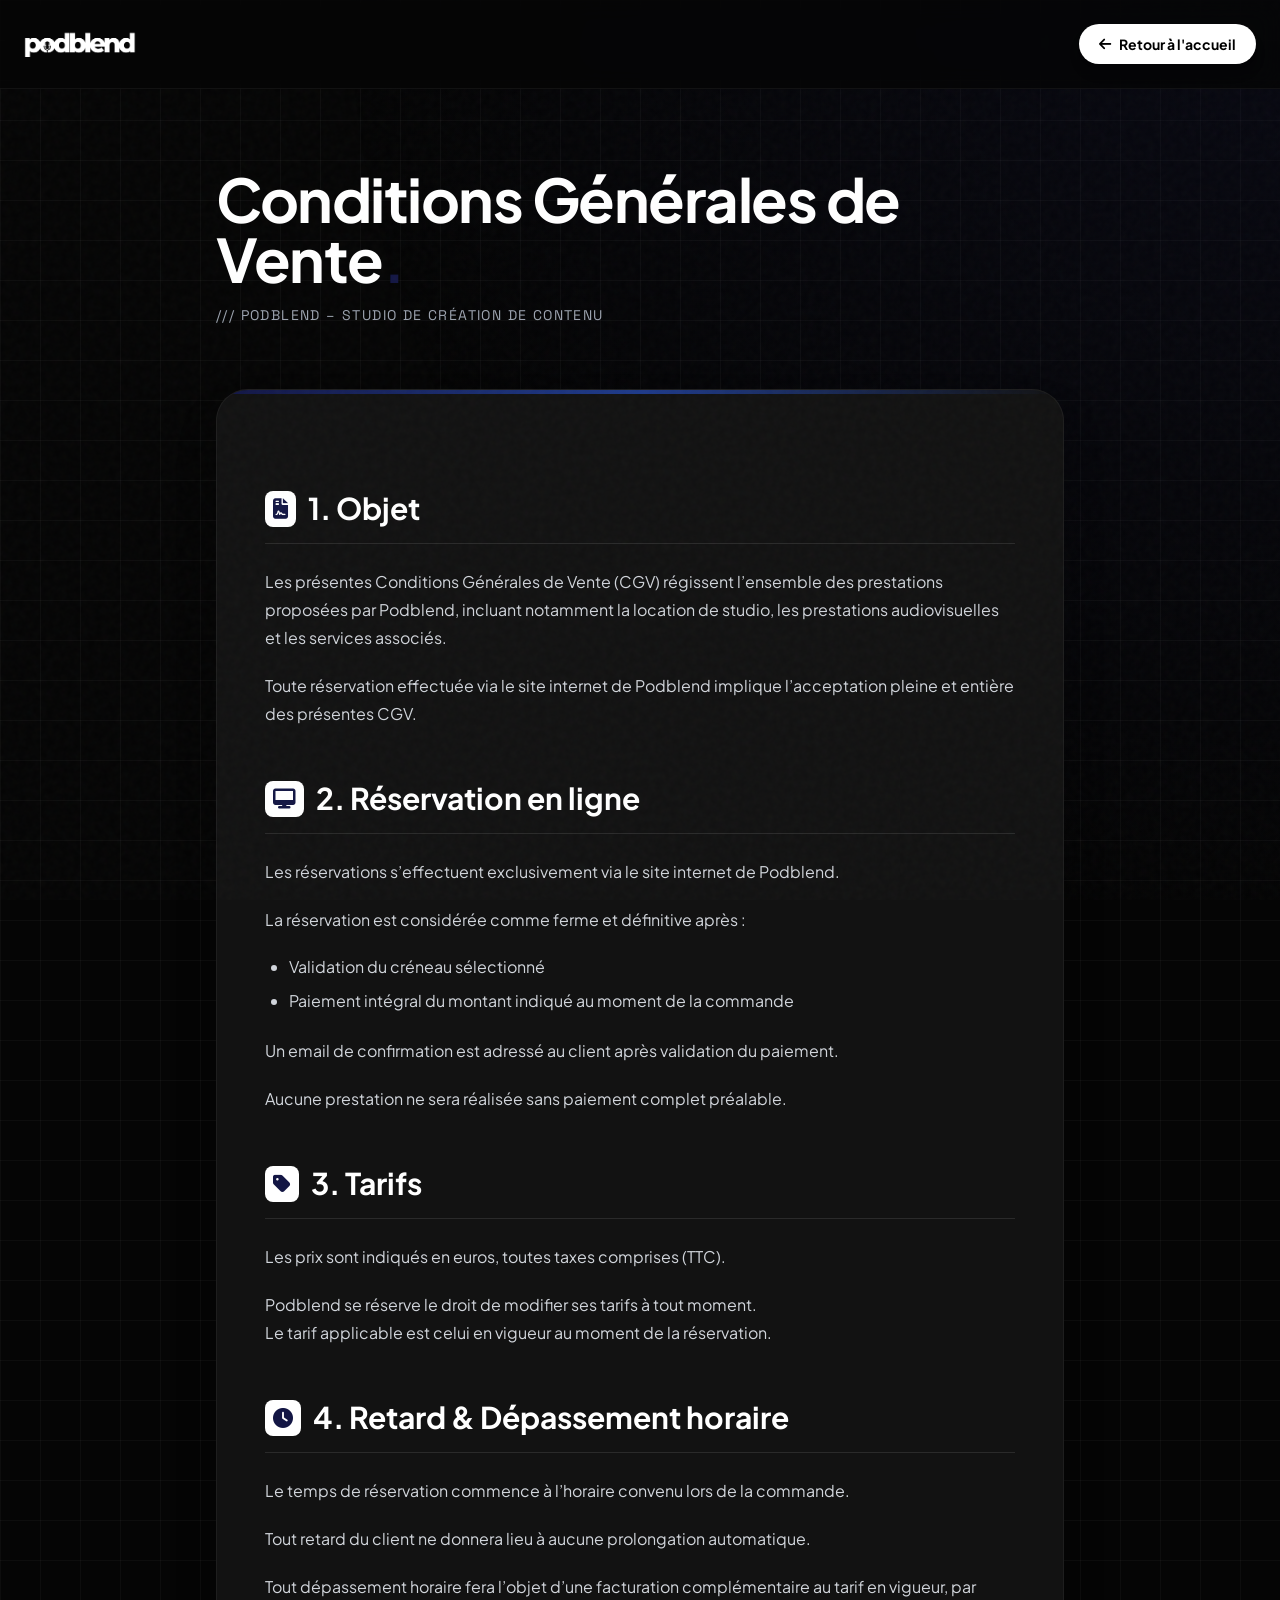
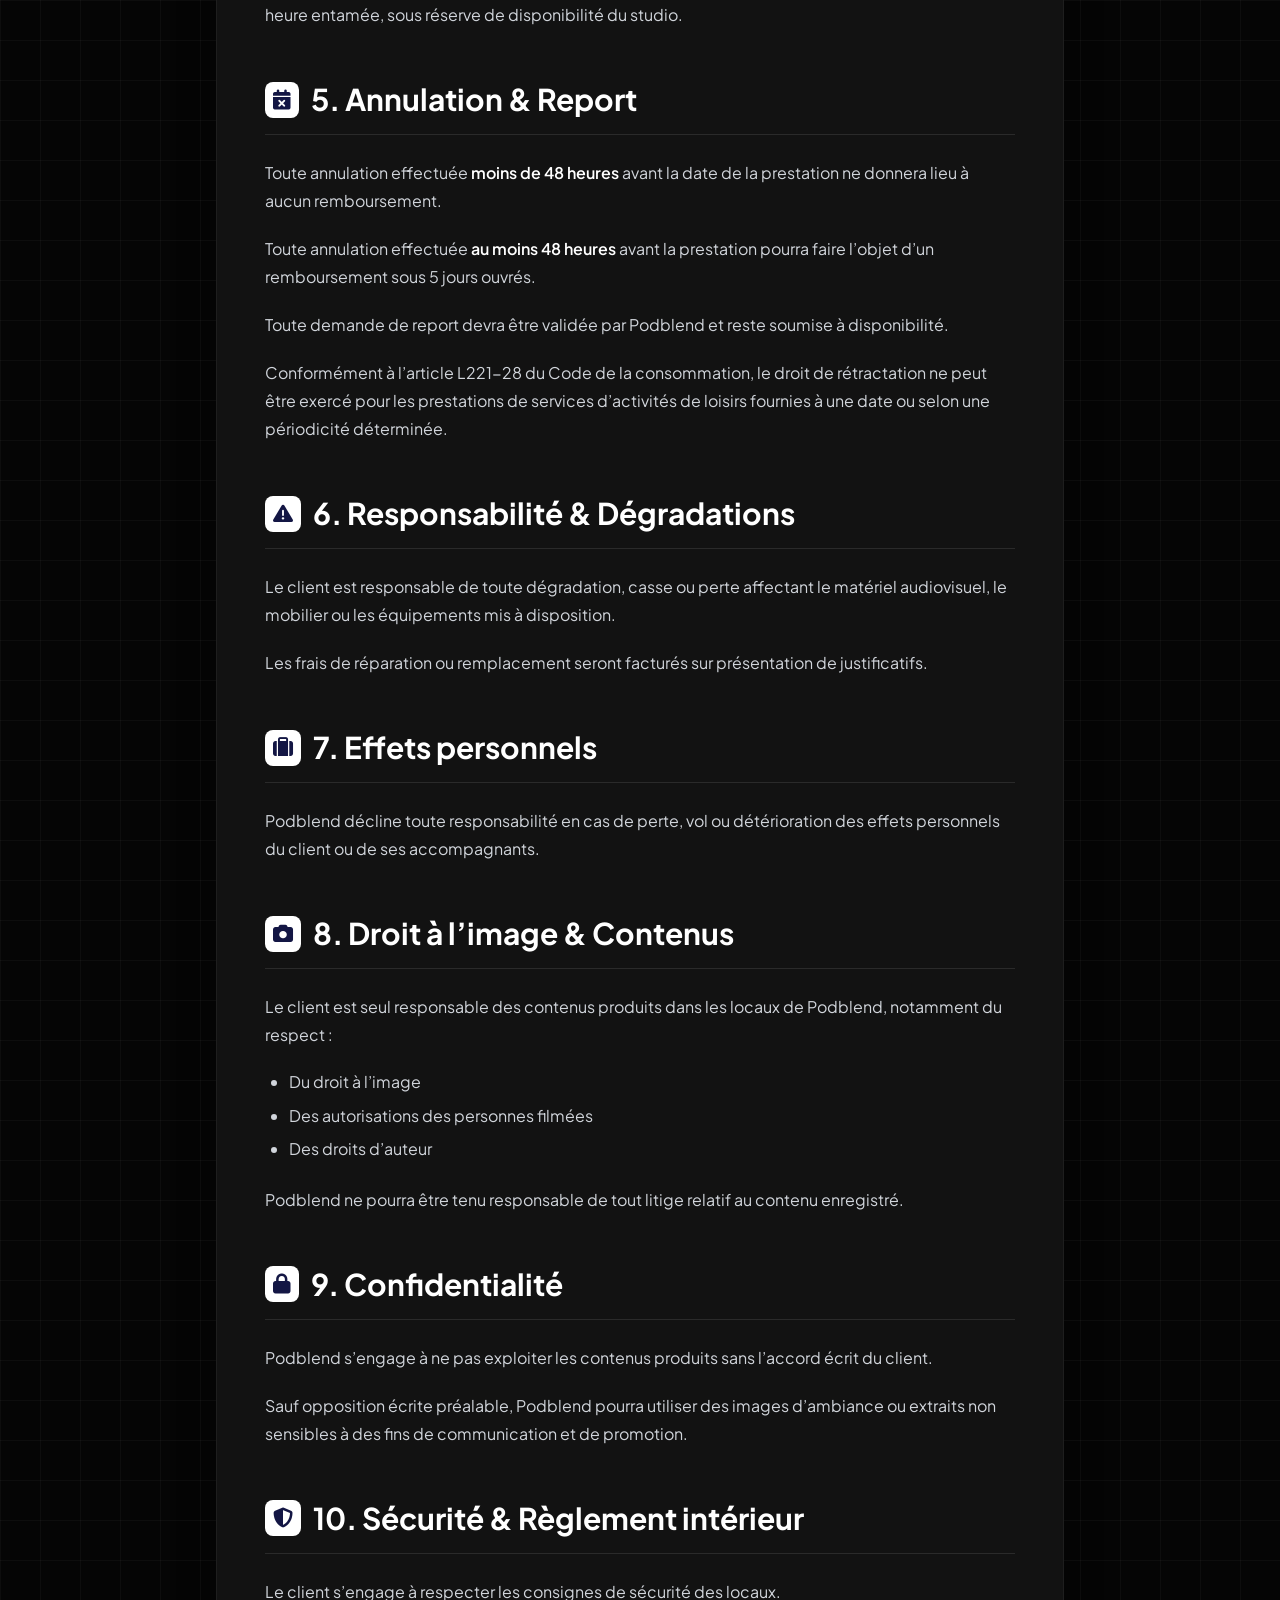
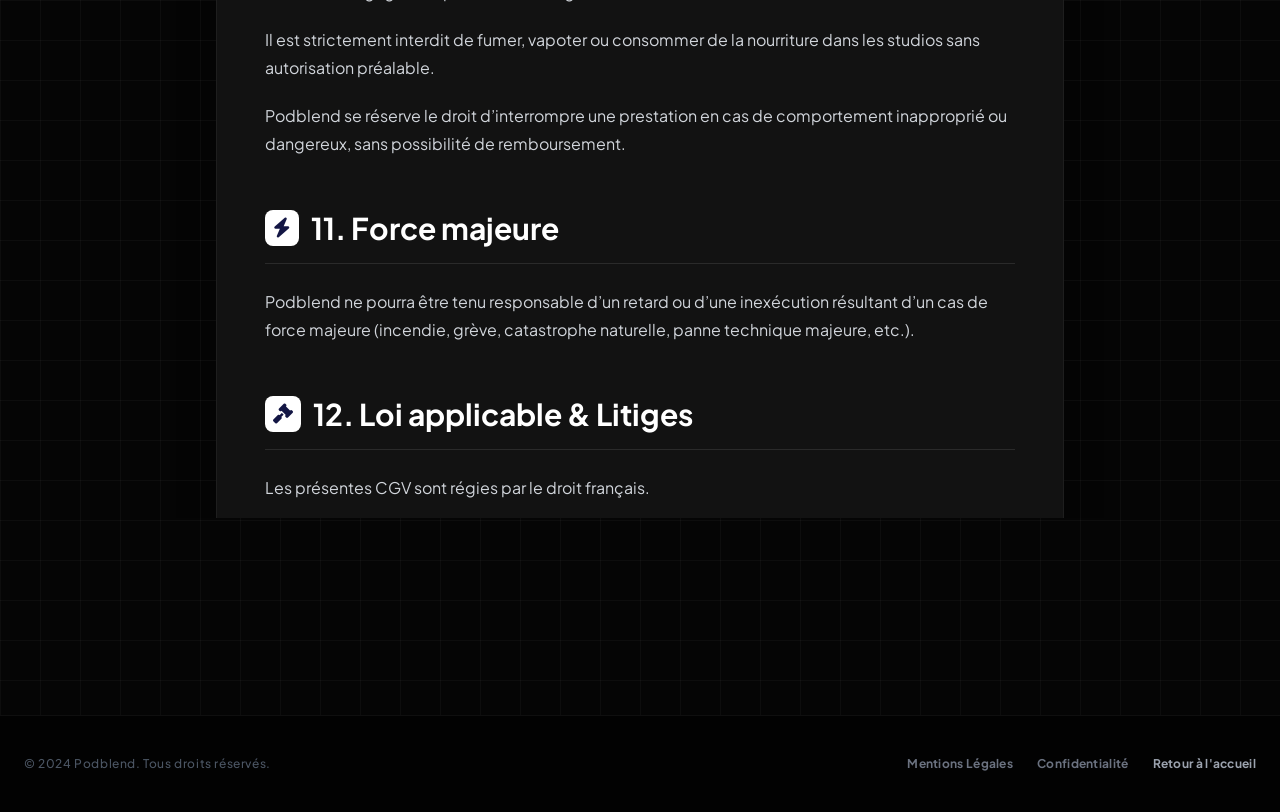
==== cgv.html @ e818a268 "Podblend v2 : hero façon Horizon Visual Agency + responsive mobile - Hero dark + vidéo retravaillé a" ====
<!DOCTYPE html>
<html lang="fr" class="scroll-smooth">
<head>
    <meta charset="UTF-8">
    <meta name="viewport" content="width=device-width, initial-scale=1.0">
    <title>CGV - Podblend</title>
    <link rel="stylesheet" href="output.css">
    <link href="https://cdnjs.cloudflare.com/ajax/libs/font-awesome/6.4.0/css/all.min.css" rel="stylesheet">
    <link href="https://fonts.googleapis.com/css2?family=Plus+Jakarta+Sans:wght@300;400;500;600;700;800&family=Space+Grotesk:wght@300;400;500;600;700&display=swap" rel="stylesheet">
    
    <script>
        tailwind.config = {
            theme: {
                extend: {
                    fontFamily: {
                        sans: ['Plus Jakarta Sans', 'sans-serif'],
                        mono: ['Space Grotesk', 'monospace'],
                    },
                    colors: {
                        brand: {
                            dark: '#050505',
                            card: '#121212',
                            deep: '#131644',
                            accent: '#3b82f6',
                        }
                    },
                    animation: {
                        'fade-in-up': 'fadeInUp 0.8s cubic-bezier(0.16, 1, 0.3, 1) forwards',
                    },
                    keyframes: {
                        fadeInUp: {
                            '0%': { opacity: '0', transform: 'translateY(20px)' },
                            '100%': { opacity: '1', transform: 'translateY(0)' },
                        }
                    }
                }
            }
        }
    </script>
    <style>
        body {
            background-color: #050505;
            color: white;
            overflow-x: hidden;
        }

        /* --- GLOBAL NOISE --- */
        .noise-overlay {
            position: fixed; top: 0; left: 0; width: 100%; height: 100%; pointer-events: none; z-index: 40; opacity: 0.03;
            background-image: url("data:image/svg+xml,%3Csvg viewBox='0 0 200 200' xmlns='http://www.w3.org/2000/svg'%3E%3Cfilter id='noiseFilter'%3E%3CfeTurbulence type='fractalNoise' baseFrequency='0.65' numOctaves='3' stitchTiles='stitch'/%3E%3C/filter%3E%3Crect width='100%25' height='100%25' filter='url(%23noiseFilter)'/%3E%3C/svg%3E");
        }

        /* --- BACKGROUNDS --- */
        .bg-grid-dark {
            background-size: 40px 40px;
            background-image: linear-gradient(to right, rgba(255, 255, 255, 0.03) 1px, transparent 1px),
                              linear-gradient(to bottom, rgba(255, 255, 255, 0.03) 1px, transparent 1px);
        }

        /* --- CONTENT TYPOGRAPHY --- */
        .legal-content h2 {
            font-size: 1.5rem;
            font-weight: 700;
            color: #ffffff;
            margin-top: 3rem;
            margin-bottom: 1.5rem;
            display: flex;
            align-items: center;
            gap: 0.75rem;
            border-bottom: 1px solid rgba(255, 255, 255, 0.1);
            padding-bottom: 0.75rem;
        }
        @media (min-width: 768px) {
            .legal-content h2 { font-size: 1.875rem; }
        }
        .legal-content h2 i {
            color: #131644;
            background: white;
            padding: 0.5rem;
            border-radius: 0.5rem;
            font-size: 1.25rem;
        }
        .legal-content p {
            color: #d1d5db;
            margin-bottom: 1.25rem;
            line-height: 1.75;
        }
        .legal-content ul {
            color: #d1d5db;
            margin-bottom: 1.5rem;
            padding-left: 1.5rem;
            list-style-type: disc;
        }
        .legal-content ul li {
            margin-bottom: 0.5rem;
            line-height: 1.6;
        }
        .legal-content strong {
            color: #ffffff;
            font-weight: 600;
        }
    </style>
</head>
<body class="antialiased selection:bg-[#131644] selection:text-white font-sans bg-grid-dark min-h-screen flex flex-col">

    <div class="noise-overlay"></div>
    <div class="fixed inset-0 bg-[radial-gradient(circle_at_top_right,rgba(19,22,68,0.2)_0%,transparent_60%)] pointer-events-none z-0"></div>

    <!-- NAV -->
    <nav class="w-full z-50 top-0 left-0 px-4 md:px-6 py-6 border-b border-white/5 bg-[#050505]/80 backdrop-blur-md sticky">
        <div class="flex justify-between items-center max-w-7xl mx-auto">
            <a href="index.html" class="block w-20 md:w-28 hover:opacity-80 transition cursor-pointer">
                <img src="votre-logo.webp" alt="Podblend" class="w-full h-auto">
            </a>
            
            <a href="index.html" class="bg-white text-black px-5 py-2.5 text-xs md:text-sm rounded-full font-bold hover:bg-[#131644] hover:text-white transition-all duration-300 shadow-lg hover:shadow-xl flex items-center gap-2 group">
                <i class="fa-solid fa-arrow-left group-hover:-translate-x-1 transition-transform"></i> Retour à l'accueil
            </a>
        </div>
    </nav>

    <!-- CONTENT -->
    <main class="relative z-10 flex-grow pt-12 pb-24 px-6 max-w-4xl mx-auto w-full">
        <div class="animate-fade-in-up">
            
            <div class="mb-12 md:mb-16 mt-8">
                <h1 class="text-4xl md:text-6xl font-bold tracking-tight mb-4">Conditions Générales de Vente<span class="text-[#131644]">.</span></h1>
                <p class="text-gray-400 font-mono text-sm tracking-widest uppercase">/// Podblend – Studio de création de contenu</p>
            </div>
            
            <!-- Article Container -->
            <article class="bg-[#121212] border border-white/5 rounded-[2rem] p-6 md:p-12 shadow-2xl relative overflow-hidden legal-content">
                <div class="absolute top-0 left-0 w-full h-1 bg-gradient-to-r from-[#131644] via-blue-900 to-transparent"></div>
                
                <h2><i class="fa-solid fa-file-contract"></i> 1. Objet</h2>
                <p>Les présentes Conditions Générales de Vente (CGV) régissent l’ensemble des prestations proposées par Podblend, incluant notamment la location de studio, les prestations audiovisuelles et les services associés.</p>
                <p>Toute réservation effectuée via le site internet de Podblend implique l’acceptation pleine et entière des présentes CGV.</p>

                <h2><i class="fa-solid fa-desktop"></i> 2. Réservation en ligne</h2>
                <p>Les réservations s’effectuent exclusivement via le site internet de Podblend.</p>
                <p>La réservation est considérée comme ferme et définitive après :</p>
                <ul>
                    <li>Validation du créneau sélectionné</li>
                    <li>Paiement intégral du montant indiqué au moment de la commande</li>
                </ul>
                <p>Un email de confirmation est adressé au client après validation du paiement.</p>
                <p>Aucune prestation ne sera réalisée sans paiement complet préalable.</p>

                <h2><i class="fa-solid fa-tag"></i> 3. Tarifs</h2>
                <p>Les prix sont indiqués en euros, toutes taxes comprises (TTC).</p>
                <p>Podblend se réserve le droit de modifier ses tarifs à tout moment.<br>
                Le tarif applicable est celui en vigueur au moment de la réservation.</p>

                <h2><i class="fa-solid fa-clock"></i> 4. Retard & Dépassement horaire</h2>
                <p>Le temps de réservation commence à l’horaire convenu lors de la commande.</p>
                <p>Tout retard du client ne donnera lieu à aucune prolongation automatique.</p>
                <p>Tout dépassement horaire fera l’objet d’une facturation complémentaire au tarif en vigueur, par heure entamée, sous réserve de disponibilité du studio.</p>

                <h2><i class="fa-solid fa-calendar-xmark"></i> 5. Annulation & Report</h2>
                <p>Toute annulation effectuée <strong>moins de 48 heures</strong> avant la date de la prestation ne donnera lieu à aucun remboursement.</p>
                <p>Toute annulation effectuée <strong>au moins 48 heures</strong> avant la prestation pourra faire l’objet d’un remboursement sous 5 jours ouvrés.</p>
                <p>Toute demande de report devra être validée par Podblend et reste soumise à disponibilité.</p>
                <p>Conformément à l’article L221-28 du Code de la consommation, le droit de rétractation ne peut être exercé pour les prestations de services d’activités de loisirs fournies à une date ou selon une périodicité déterminée.</p>

                <h2><i class="fa-solid fa-triangle-exclamation"></i> 6. Responsabilité & Dégradations</h2>
                <p>Le client est responsable de toute dégradation, casse ou perte affectant le matériel audiovisuel, le mobilier ou les équipements mis à disposition.</p>
                <p>Les frais de réparation ou remplacement seront facturés sur présentation de justificatifs.</p>

                <h2><i class="fa-solid fa-suitcase"></i> 7. Effets personnels</h2>
                <p>Podblend décline toute responsabilité en cas de perte, vol ou détérioration des effets personnels du client ou de ses accompagnants.</p>

                <h2><i class="fa-solid fa-camera"></i> 8. Droit à l’image & Contenus</h2>
                <p>Le client est seul responsable des contenus produits dans les locaux de Podblend, notamment du respect :</p>
                <ul>
                    <li>Du droit à l’image</li>
                    <li>Des autorisations des personnes filmées</li>
                    <li>Des droits d’auteur</li>
                </ul>
                <p>Podblend ne pourra être tenu responsable de tout litige relatif au contenu enregistré.</p>

                <h2><i class="fa-solid fa-lock"></i> 9. Confidentialité</h2>
                <p>Podblend s’engage à ne pas exploiter les contenus produits sans l’accord écrit du client.</p>
                <p>Sauf opposition écrite préalable, Podblend pourra utiliser des images d’ambiance ou extraits non sensibles à des fins de communication et de promotion.</p>

                <h2><i class="fa-solid fa-shield-halved"></i> 10. Sécurité & Règlement intérieur</h2>
                <p>Le client s’engage à respecter les consignes de sécurité des locaux.</p>
                <p>Il est strictement interdit de fumer, vapoter ou consommer de la nourriture dans les studios sans autorisation préalable.</p>
                <p>Podblend se réserve le droit d’interrompre une prestation en cas de comportement inapproprié ou dangereux, sans possibilité de remboursement.</p>

                <h2><i class="fa-solid fa-bolt"></i> 11. Force majeure</h2>
                <p>Podblend ne pourra être tenu responsable d’un retard ou d’une inexécution résultant d’un cas de force majeure (incendie, grève, catastrophe naturelle, panne technique majeure, etc.).</p>

                <h2><i class="fa-solid fa-gavel"></i> 12. Loi applicable & Litiges</h2>
                <p>Les présentes CGV sont régies par le droit français.</p>
                <p>Tout litige sera soumis aux juridictions compétentes du ressort du siège social de Podblend.</p>

            </article>
        </div>
    </main>

    <!-- FOOTER MINIMAL -->
    <footer class="relative z-10 py-10 border-t border-white/5 bg-[#020202]">
        <div class="max-w-7xl mx-auto px-6 text-center flex flex-col md:flex-row justify-between items-center gap-4">
            <div class="text-gray-600 text-xs tracking-wider font-medium">© 2024 Podblend. Tous droits réservés.</div>
            <div class="flex gap-6">
                <a href="legal.html" class="text-xs text-gray-500 hover:text-white transition-colors duration-300 font-bold tracking-wide">Mentions Légales</a>
                <a href="politique-confidentialite.html" class="text-xs text-gray-500 hover:text-white transition-colors duration-300 font-bold tracking-wide">Confidentialité</a>
                <a href="index.html" class="text-xs text-gray-400 hover:text-white transition-colors duration-300 font-bold tracking-wide">Retour à l'accueil</a>
            </div>
        </div>
    </footer>

</body>
</html>
---- output.css ----
*,:after,:before{--tw-border-spacing-x:0;--tw-border-spacing-y:0;--tw-translate-x:0;--tw-translate-y:0;--tw-rotate:0;--tw-skew-x:0;--tw-skew-y:0;--tw-scale-x:1;--tw-scale-y:1;--tw-pan-x: ;--tw-pan-y: ;--tw-pinch-zoom: ;--tw-scroll-snap-strictness:proximity;--tw-gradient-from-position: ;--tw-gradient-via-position: ;--tw-gradient-to-position: ;--tw-ordinal: ;--tw-slashed-zero: ;--tw-numeric-figure: ;--tw-numeric-spacing: ;--tw-numeric-fraction: ;--tw-ring-inset: ;--tw-ring-offset-width:0px;--tw-ring-offset-color:#fff;--tw-ring-color:rgba(59,130,246,.5);--tw-ring-offset-shadow:0 0 #0000;--tw-ring-shadow:0 0 #0000;--tw-shadow:0 0 #0000;--tw-shadow-colored:0 0 #0000;--tw-blur: ;--tw-brightness: ;--tw-contrast: ;--tw-grayscale: ;--tw-hue-rotate: ;--tw-invert: ;--tw-saturate: ;--tw-sepia: ;--tw-drop-shadow: ;--tw-backdrop-blur: ;--tw-backdrop-brightness: ;--tw-backdrop-contrast: ;--tw-backdrop-grayscale: ;--tw-backdrop-hue-rotate: ;--tw-backdrop-invert: ;--tw-backdrop-opacity: ;--tw-backdrop-saturate: ;--tw-backdrop-sepia: ;--tw-contain-size: ;--tw-contain-layout: ;--tw-contain-paint: ;--tw-contain-style: }::backdrop{--tw-border-spacing-x:0;--tw-border-spacing-y:0;--tw-translate-x:0;--tw-translate-y:0;--tw-rotate:0;--tw-skew-x:0;--tw-skew-y:0;--tw-scale-x:1;--tw-scale-y:1;--tw-pan-x: ;--tw-pan-y: ;--tw-pinch-zoom: ;--tw-scroll-snap-strictness:proximity;--tw-gradient-from-position: ;--tw-gradient-via-position: ;--tw-gradient-to-position: ;--tw-ordinal: ;--tw-slashed-zero: ;--tw-numeric-figure: ;--tw-numeric-spacing: ;--tw-numeric-fraction: ;--tw-ring-inset: ;--tw-ring-offset-width:0px;--tw-ring-offset-color:#fff;--tw-ring-color:rgba(59,130,246,.5);--tw-ring-offset-shadow:0 0 #0000;--tw-ring-shadow:0 0 #0000;--tw-shadow:0 0 #0000;--tw-shadow-colored:0 0 #0000;--tw-blur: ;--tw-brightness: ;--tw-contrast: ;--tw-grayscale: ;--tw-hue-rotate: ;--tw-invert: ;--tw-saturate: ;--tw-sepia: ;--tw-drop-shadow: ;--tw-backdrop-blur: ;--tw-backdrop-brightness: ;--tw-backdrop-contrast: ;--tw-backdrop-grayscale: ;--tw-backdrop-hue-rotate: ;--tw-backdrop-invert: ;--tw-backdrop-opacity: ;--tw-backdrop-saturate: ;--tw-backdrop-sepia: ;--tw-contain-size: ;--tw-contain-layout: ;--tw-contain-paint: ;--tw-contain-style: }/*! tailwindcss v3.4.19 | MIT License | https://tailwindcss.com*/*,:after,:before{box-sizing:border-box;border:0 solid #e5e7eb}:after,:before{--tw-content:""}:host,html{line-height:1.5;-webkit-text-size-adjust:100%;-moz-tab-size:4;-o-tab-size:4;tab-size:4;font-family:Plus Jakarta Sans,sans-serif;font-feature-settings:normal;font-variation-settings:normal;-webkit-tap-highlight-color:transparent}body{margin:0;line-height:inherit}hr{height:0;color:inherit;border-top-width:1px}abbr:where([title]){-webkit-text-decoration:underline dotted;text-decoration:underline dotted}h1,h2,h3,h4,h5,h6{font-size:inherit;font-weight:inherit}a{color:inherit;text-decoration:inherit}b,strong{font-weight:bolder}code,kbd,pre,samp{font-family:Space Grotesk,monospace;font-feature-settings:normal;font-variation-settings:normal;font-size:1em}small{font-size:80%}sub,sup{font-size:75%;line-height:0;position:relative;vertical-align:baseline}sub{bottom:-.25em}sup{top:-.5em}table{text-indent:0;border-color:inherit;border-collapse:collapse}button,input,optgroup,select,textarea{font-family:inherit;font-feature-settings:inherit;font-variation-settings:inherit;font-size:100%;font-weight:inherit;line-height:inherit;letter-spacing:inherit;color:inherit;margin:0;padding:0}button,select{text-transform:none}button,input:where([type=button]),input:where([type=reset]),input:where([type=submit]){-webkit-appearance:button;background-color:transparent;background-image:none}:-moz-focusring{outline:auto}:-moz-ui-invalid{box-shadow:none}progress{vertical-align:baseline}::-webkit-inner-spin-button,::-webkit-outer-spin-button{height:auto}[type=search]{-webkit-appearance:textfield;outline-offset:-2px}::-webkit-search-decoration{-webkit-appearance:none}::-webkit-file-upload-button{-webkit-appearance:button;font:inherit}summary{display:list-item}blockquote,dd,dl,figure,h1,h2,h3,h4,h5,h6,hr,p,pre{margin:0}fieldset{margin:0}fieldset,legend{padding:0}menu,ol,ul{list-style:none;margin:0;padding:0}dialog{padding:0}textarea{resize:vertical}input::-moz-placeholder,textarea::-moz-placeholder{opacity:1;color:#9ca3af}input::placeholder,textarea::placeholder{opacity:1;color:#9ca3af}[role=button],button{cursor:pointer}:disabled{cursor:default}audio,canvas,embed,iframe,img,object,svg,video{display:block;vertical-align:middle}img,video{max-width:100%;height:auto}[hidden]:where(:not([hidden=until-found])){display:none}.container{width:100%}@media (min-width:640px){.container{max-width:640px}}@media (min-width:768px){.container{max-width:768px}}@media (min-width:1024px){.container{max-width:1024px}}@media (min-width:1280px){.container{max-width:1280px}}@media (min-width:1536px){.container{max-width:1536px}}.pointer-events-none{pointer-events:none}.fixed{position:fixed}.absolute{position:absolute}.relative{position:relative}.sticky{position:sticky}.inset-0{inset:0}.bottom-0{bottom:0}.bottom-6{bottom:1.5rem}.bottom-8{bottom:2rem}.left-0{left:0}.left-1\/2{left:50%}.left-8{left:2rem}.right-6{right:1.5rem}.top-0{top:0}.top-1\/2{top:50%}.top-6{top:1.5rem}.z-0{z-index:0}.z-10{z-index:10}.z-20{z-index:20}.z-50{z-index:50}.mx-auto{margin-left:auto;margin-right:auto}.my-8{margin-top:2rem;margin-bottom:2rem}.mb-0\.5{margin-bottom:.125rem}.mb-1{margin-bottom:.25rem}.mb-10{margin-bottom:2.5rem}.mb-12{margin-bottom:3rem}.mb-16{margin-bottom:4rem}.mb-2{margin-bottom:.5rem}.mb-20{margin-bottom:5rem}.mb-3{margin-bottom:.75rem}.mb-4{margin-bottom:1rem}.mb-6{margin-bottom:1.5rem}.mb-8{margin-bottom:2rem}.mt-10{margin-top:2.5rem}.mt-3{margin-top:.75rem}.mt-4{margin-top:1rem}.mt-6{margin-top:1.5rem}.mt-8{margin-top:2rem}.block{display:block}.inline-block{display:inline-block}.flex{display:flex}.inline-flex{display:inline-flex}.grid{display:grid}.hidden{display:none}.h-1{height:.25rem}.h-14{height:3.5rem}.h-16{height:4rem}.h-2{height:.5rem}.h-24{height:6rem}.h-32{height:8rem}.h-4{height:1rem}.h-40{height:10rem}.h-5{height:1.25rem}.h-6{height:1.5rem}.h-8{height:2rem}.h-80{height:20rem}.h-\[350px\]{height:350px}.h-auto{height:auto}.h-full{height:100%}.h-px{height:1px}.min-h-\[100dvh\]{min-height:100dvh}.min-h-\[580px\]{min-height:580px}.min-h-\[70vh\]{min-height:70vh}.min-h-screen{min-height:100vh}.w-14{width:3.5rem}.w-16{width:4rem}.w-2{width:.5rem}.w-20{width:5rem}.w-24{width:6rem}.w-5{width:1.25rem}.w-8{width:2rem}.w-auto{width:auto}.w-full{width:100%}.min-w-full{min-width:100%}.max-w-2xl{max-width:42rem}.max-w-3xl{max-width:48rem}.max-w-4xl{max-width:56rem}.max-w-5xl{max-width:64rem}.max-w-7xl{max-width:80rem}.max-w-\[1800px\]{max-width:1800px}.max-w-sm{max-width:24rem}.flex-1{flex:1 1 0%}.flex-shrink-0,.shrink-0{flex-shrink:0}.flex-grow{flex-grow:1}.origin-left{transform-origin:left}.-translate-x-1\/2{--tw-translate-x:-50%}.-translate-x-1\/2,.-translate-y-1\/2{transform:translate(var(--tw-translate-x),var(--tw-translate-y)) rotate(var(--tw-rotate)) skewX(var(--tw-skew-x)) skewY(var(--tw-skew-y)) scaleX(var(--tw-scale-x)) scaleY(var(--tw-scale-y))}.-translate-y-1\/2{--tw-translate-y:-50%}.scale-105{--tw-scale-x:1.05;--tw-scale-y:1.05}.scale-105,.scale-90{transform:translate(var(--tw-translate-x),var(--tw-translate-y)) rotate(var(--tw-rotate)) skewX(var(--tw-skew-x)) skewY(var(--tw-skew-y)) scaleX(var(--tw-scale-x)) scaleY(var(--tw-scale-y))}.scale-90{--tw-scale-x:.9;--tw-scale-y:.9}.transform{transform:translate(var(--tw-translate-x),var(--tw-translate-y)) rotate(var(--tw-rotate)) skewX(var(--tw-skew-x)) skewY(var(--tw-skew-y)) scaleX(var(--tw-scale-x)) scaleY(var(--tw-scale-y))}@keyframes fadeInUp{0%{opacity:0;transform:translateY(30px)}to{opacity:1;transform:translateY(0)}}.animate-fade-in-up{animation:fadeInUp 1s cubic-bezier(.16,1,.3,1) forwards}@keyframes pulse{50%{opacity:.5}}.animate-pulse{animation:pulse 2s cubic-bezier(.4,0,.6,1) infinite}@keyframes scroll{0%{transform:translateX(0)}to{transform:translateX(calc(-100% - 4rem))}}.animate-scroll{animation:scroll 40s linear infinite}.cursor-pointer{cursor:pointer}.select-none{-webkit-user-select:none;-moz-user-select:none;user-select:none}.select-text{-webkit-user-select:text;-moz-user-select:text;user-select:text}.grid-cols-1{grid-template-columns:repeat(1,minmax(0,1fr))}.flex-col{flex-direction:column}.items-start{align-items:flex-start}.items-end{align-items:flex-end}.items-center{align-items:center}.items-baseline{align-items:baseline}.justify-start{justify-content:flex-start}.justify-center{justify-content:center}.justify-between{justify-content:space-between}.justify-around{justify-content:space-around}.gap-10{gap:2.5rem}.gap-12{gap:3rem}.gap-2{gap:.5rem}.gap-3{gap:.75rem}.gap-4{gap:1rem}.gap-6{gap:1.5rem}.gap-8{gap:2rem}.space-y-16>:not([hidden])~:not([hidden]){--tw-space-y-reverse:0;margin-top:calc(4rem*(1 - var(--tw-space-y-reverse)));margin-bottom:calc(4rem*var(--tw-space-y-reverse))}.space-y-2>:not([hidden])~:not([hidden]){--tw-space-y-reverse:0;margin-top:calc(.5rem*(1 - var(--tw-space-y-reverse)));margin-bottom:calc(.5rem*var(--tw-space-y-reverse))}.space-y-3>:not([hidden])~:not([hidden]){--tw-space-y-reverse:0;margin-top:calc(.75rem*(1 - var(--tw-space-y-reverse)));margin-bottom:calc(.75rem*var(--tw-space-y-reverse))}.space-y-4>:not([hidden])~:not([hidden]){--tw-space-y-reverse:0;margin-top:calc(1rem*(1 - var(--tw-space-y-reverse)));margin-bottom:calc(1rem*var(--tw-space-y-reverse))}.justify-self-center{justify-self:center}.overflow-hidden{overflow:hidden}.scroll-smooth{scroll-behavior:smooth}.whitespace-nowrap{white-space:nowrap}.rounded{border-radius:.25rem}.rounded-2xl{border-radius:1rem}.rounded-\[2\.5rem\]{border-radius:2.5rem}.rounded-\[2rem\]{border-radius:2rem}.rounded-full{border-radius:9999px}.rounded-xl{border-radius:.75rem}.border{border-width:1px}.border-2{border-width:2px}.border-b{border-bottom-width:1px}.border-l{border-left-width:1px}.border-t{border-top-width:1px}.border-\[\#131644\]{--tw-border-opacity:1;border-color:rgb(19 22 68/var(--tw-border-opacity,1))}.border-black{--tw-border-opacity:1;border-color:rgb(0 0 0/var(--tw-border-opacity,1))}.border-gray-100{--tw-border-opacity:1;border-color:rgb(243 244 246/var(--tw-border-opacity,1))}.border-gray-200{--tw-border-opacity:1;border-color:rgb(229 231 235/var(--tw-border-opacity,1))}.border-transparent{border-color:transparent}.border-white\/10{border-color:hsla(0,0%,100%,.1)}.border-white\/20{border-color:hsla(0,0%,100%,.2)}.border-white\/30{border-color:hsla(0,0%,100%,.3)}.border-white\/5{border-color:hsla(0,0%,100%,.05)}.bg-\[\#020202\]{--tw-bg-opacity:1;background-color:rgb(2 2 2/var(--tw-bg-opacity,1))}.bg-\[\#050505\]{--tw-bg-opacity:1;background-color:rgb(5 5 5/var(--tw-bg-opacity,1))}.bg-\[\#050505\]\/80{background-color:rgba(5,5,5,.8)}.bg-\[\#050505\]\/90{background-color:rgba(5,5,5,.9)}.bg-\[\#121212\]{--tw-bg-opacity:1;background-color:rgb(18 18 18/var(--tw-bg-opacity,1))}.bg-\[\#131644\]{--tw-bg-opacity:1;background-color:rgb(19 22 68/var(--tw-bg-opacity,1))}.bg-\[\#3b82f6\]{--tw-bg-opacity:1;background-color:rgb(59 130 246/var(--tw-bg-opacity,1))}.bg-black{--tw-bg-opacity:1;background-color:rgb(0 0 0/var(--tw-bg-opacity,1))}.bg-black\/10{background-color:rgba(0,0,0,.1)}.bg-black\/30{background-color:rgba(0,0,0,.3)}.bg-black\/60{background-color:rgba(0,0,0,.6)}.bg-gray-200{--tw-bg-opacity:1;background-color:rgb(229 231 235/var(--tw-bg-opacity,1))}.bg-gray-50{--tw-bg-opacity:1;background-color:rgb(249 250 251/var(--tw-bg-opacity,1))}.bg-white{--tw-bg-opacity:1;background-color:rgb(255 255 255/var(--tw-bg-opacity,1))}.bg-white\/10{background-color:hsla(0,0%,100%,.1)}.bg-white\/20{background-color:hsla(0,0%,100%,.2)}.bg-white\/5{background-color:hsla(0,0%,100%,.05)}.bg-\[radial-gradient\(circle_at_top_left\2c rgba\(19\2c 22\2c 68\2c 0\.2\)_0\%\2c transparent_60\%\)\]{background-image:radial-gradient(circle at top left,rgba(19,22,68,.2) 0,transparent 60%)}.bg-\[radial-gradient\(circle_at_top_right\2c rgba\(19\2c 22\2c 68\2c 0\.2\)_0\%\2c transparent_50\%\)\]{background-image:radial-gradient(circle at top right,rgba(19,22,68,.2) 0,transparent 50%)}.bg-\[radial-gradient\(circle_at_top_right\2c rgba\(19\2c 22\2c 68\2c 0\.2\)_0\%\2c transparent_60\%\)\]{background-image:radial-gradient(circle at top right,rgba(19,22,68,.2) 0,transparent 60%)}.bg-gradient-to-b{background-image:linear-gradient(to bottom,var(--tw-gradient-stops))}.bg-gradient-to-r{background-image:linear-gradient(to right,var(--tw-gradient-stops))}.from-\[\#050505\]{--tw-gradient-from:#050505 var(--tw-gradient-from-position);--tw-gradient-to:rgba(5,5,5,0) var(--tw-gradient-to-position);--tw-gradient-stops:var(--tw-gradient-from),var(--tw-gradient-to)}.from-\[\#131644\]{--tw-gradient-from:#131644 var(--tw-gradient-from-position);--tw-gradient-to:rgba(19,22,68,0) var(--tw-gradient-to-position);--tw-gradient-stops:var(--tw-gradient-from),var(--tw-gradient-to)}.from-black\/30{--tw-gradient-from:rgba(0,0,0,.3) var(--tw-gradient-from-position);--tw-gradient-to:transparent var(--tw-gradient-to-position);--tw-gradient-stops:var(--tw-gradient-from),var(--tw-gradient-to)}.from-white{--tw-gradient-from:#fff var(--tw-gradient-from-position);--tw-gradient-to:hsla(0,0%,100%,0) var(--tw-gradient-to-position);--tw-gradient-stops:var(--tw-gradient-from),var(--tw-gradient-to)}.via-blue-900{--tw-gradient-to:rgba(30,58,138,0) var(--tw-gradient-to-position);--tw-gradient-stops:var(--tw-gradient-from),#1e3a8a var(--tw-gradient-via-position),var(--tw-gradient-to)}.via-transparent{--tw-gradient-to:transparent var(--tw-gradient-to-position);--tw-gradient-stops:var(--tw-gradient-from),transparent var(--tw-gradient-via-position),var(--tw-gradient-to)}.to-\[\#020202\]{--tw-gradient-to:#020202 var(--tw-gradient-to-position)}.to-\[\#050505\]{--tw-gradient-to:#050505 var(--tw-gradient-to-position)}.to-black\/50{--tw-gradient-to:rgba(0,0,0,.5) var(--tw-gradient-to-position)}.to-transparent{--tw-gradient-to:transparent var(--tw-gradient-to-position)}.to-white{--tw-gradient-to:#fff var(--tw-gradient-to-position)}.object-contain{-o-object-fit:contain;object-fit:contain}.object-cover{-o-object-fit:cover;object-fit:cover}.p-6{padding:1.5rem}.p-8{padding:2rem}.px-2{padding-left:.5rem;padding-right:.5rem}.px-3{padding-left:.75rem;padding-right:.75rem}.px-4{padding-left:1rem;padding-right:1rem}.px-5{padding-left:1.25rem;padding-right:1.25rem}.px-6{padding-left:1.5rem;padding-right:1.5rem}.py-1{padding-top:.25rem;padding-bottom:.25rem}.py-1\.5{padding-top:.375rem;padding-bottom:.375rem}.py-10{padding-top:2.5rem;padding-bottom:2.5rem}.py-2{padding-top:.5rem;padding-bottom:.5rem}.py-2\.5{padding-top:.625rem;padding-bottom:.625rem}.py-20{padding-top:5rem;padding-bottom:5rem}.py-24{padding-top:6rem;padding-bottom:6rem}.py-3{padding-top:.75rem;padding-bottom:.75rem}.py-4{padding-top:1rem;padding-bottom:1rem}.py-5{padding-top:1.25rem;padding-bottom:1.25rem}.py-6{padding-top:1.5rem;padding-bottom:1.5rem}.pb-1{padding-bottom:.25rem}.pb-10{padding-bottom:2.5rem}.pb-24{padding-bottom:6rem}.pb-32{padding-bottom:8rem}.pb-4{padding-bottom:1rem}.pl-10{padding-left:2.5rem}.pl-6{padding-left:1.5rem}.pr-4{padding-right:1rem}.pt-12{padding-top:3rem}.pt-16{padding-top:4rem}.pt-20{padding-top:5rem}.pt-4{padding-top:1rem}.pt-6{padding-top:1.5rem}.text-left{text-align:left}.text-center{text-align:center}.text-right{text-align:right}.font-mono{font-family:Space Grotesk,monospace}.font-sans{font-family:Plus Jakarta Sans,sans-serif}.text-2xl{font-size:1.5rem;line-height:2rem}.text-3xl{font-size:1.875rem;line-height:2.25rem}.text-4xl{font-size:2.25rem;line-height:2.5rem}.text-5xl{font-size:3rem;line-height:1}.text-6xl{font-size:3.75rem;line-height:1}.text-\[10px\]{font-size:10px}.text-\[4rem\]{font-size:4rem}.text-base{font-size:1rem;line-height:1.5rem}.text-lg{font-size:1.125rem;line-height:1.75rem}.text-sm{font-size:.875rem;line-height:1.25rem}.text-xl{font-size:1.25rem;line-height:1.75rem}.text-xs{font-size:.75rem;line-height:1rem}.font-black{font-weight:900}.font-bold{font-weight:700}.font-medium{font-weight:500}.font-normal{font-weight:400}.font-semibold{font-weight:600}.uppercase{text-transform:uppercase}.leading-none{line-height:1}.leading-relaxed{line-height:1.625}.leading-tight{line-height:1.25}.tracking-\[0\.2em\]{letter-spacing:.2em}.tracking-tight{letter-spacing:-.025em}.tracking-tighter{letter-spacing:-.05em}.tracking-wide{letter-spacing:.025em}.tracking-wider{letter-spacing:.05em}.tracking-widest{letter-spacing:.1em}.text-\[\#131644\]{--tw-text-opacity:1;color:rgb(19 22 68/var(--tw-text-opacity,1))}.text-\[\#3b82f6\]{--tw-text-opacity:1;color:rgb(59 130 246/var(--tw-text-opacity,1))}.text-black{--tw-text-opacity:1;color:rgb(0 0 0/var(--tw-text-opacity,1))}.text-black\/60{color:rgba(0,0,0,.6)}.text-blue-200{--tw-text-opacity:1;color:rgb(191 219 254/var(--tw-text-opacity,1))}.text-gray-100{--tw-text-opacity:1;color:rgb(243 244 246/var(--tw-text-opacity,1))}.text-gray-300{--tw-text-opacity:1;color:rgb(209 213 219/var(--tw-text-opacity,1))}.text-gray-400{--tw-text-opacity:1;color:rgb(156 163 175/var(--tw-text-opacity,1))}.text-gray-500{--tw-text-opacity:1;color:rgb(107 114 128/var(--tw-text-opacity,1))}.text-gray-600{--tw-text-opacity:1;color:rgb(75 85 99/var(--tw-text-opacity,1))}.text-gray-800{--tw-text-opacity:1;color:rgb(31 41 55/var(--tw-text-opacity,1))}.text-white{--tw-text-opacity:1;color:rgb(255 255 255/var(--tw-text-opacity,1))}.text-white\/80{color:hsla(0,0%,100%,.8)}.text-white\/90{color:hsla(0,0%,100%,.9)}.underline{text-decoration-line:underline}.antialiased{-webkit-font-smoothing:antialiased;-moz-osx-font-smoothing:grayscale}.opacity-0{opacity:0}.opacity-100{opacity:1}.opacity-60{opacity:.6}.opacity-80{opacity:.8}.opacity-\[0\.03\]{opacity:.03}.mix-blend-difference{mix-blend-mode:difference}.shadow-2xl{--tw-shadow:0 25px 50px -12px rgba(0,0,0,.25);--tw-shadow-colored:0 25px 50px -12px var(--tw-shadow-color)}.shadow-2xl,.shadow-\[0_-50px_100px_rgba\(0\2c 0\2c 0\2c 0\.1\)\]{box-shadow:var(--tw-ring-offset-shadow,0 0 #0000),var(--tw-ring-shadow,0 0 #0000),var(--tw-shadow)}.shadow-\[0_-50px_100px_rgba\(0\2c 0\2c 0\2c 0\.1\)\]{--tw-shadow:0 -50px 100px rgba(0,0,0,.1);--tw-shadow-colored:0 -50px 100px var(--tw-shadow-color)}.shadow-\[0_0_20px_rgba\(19\2c 22\2c 68\2c 0\.5\)\]{--tw-shadow:0 0 20px rgba(19,22,68,.5);--tw-shadow-colored:0 0 20px var(--tw-shadow-color);box-shadow:var(--tw-ring-offset-shadow,0 0 #0000),var(--tw-ring-shadow,0 0 #0000),var(--tw-shadow)}.shadow-\[0_0_30px_rgba\(19\2c 22\2c 68\2c 0\.6\)\]{--tw-shadow:0 0 30px rgba(19,22,68,.6);--tw-shadow-colored:0 0 30px var(--tw-shadow-color);box-shadow:var(--tw-ring-offset-shadow,0 0 #0000),var(--tw-ring-shadow,0 0 #0000),var(--tw-shadow)}.shadow-\[0_20px_50px_rgba\(19\2c 22\2c 68\2c 0\.5\)\]{--tw-shadow:0 20px 50px rgba(19,22,68,.5);--tw-shadow-colored:0 20px 50px var(--tw-shadow-color)}.shadow-\[0_20px_50px_rgba\(19\2c 22\2c 68\2c 0\.5\)\],.shadow-lg{box-shadow:var(--tw-ring-offset-shadow,0 0 #0000),var(--tw-ring-shadow,0 0 #0000),var(--tw-shadow)}.shadow-lg{--tw-shadow:0 10px 15px -3px rgba(0,0,0,.1),0 4px 6px -4px rgba(0,0,0,.1);--tw-shadow-colored:0 10px 15px -3px var(--tw-shadow-color),0 4px 6px -4px var(--tw-shadow-color)}.shadow-xl{--tw-shadow:0 20px 25px -5px rgba(0,0,0,.1),0 8px 10px -6px rgba(0,0,0,.1);--tw-shadow-colored:0 20px 25px -5px var(--tw-shadow-color),0 8px 10px -6px var(--tw-shadow-color);box-shadow:var(--tw-ring-offset-shadow,0 0 #0000),var(--tw-ring-shadow,0 0 #0000),var(--tw-shadow)}.brightness-0{--tw-brightness:brightness(0)}.brightness-0,.drop-shadow-2xl{filter:var(--tw-blur) var(--tw-brightness) var(--tw-contrast) var(--tw-grayscale) var(--tw-hue-rotate) var(--tw-invert) var(--tw-saturate) var(--tw-sepia) var(--tw-drop-shadow)}.drop-shadow-2xl{--tw-drop-shadow:drop-shadow(0 25px 25px rgba(0,0,0,.15))}.drop-shadow-lg{--tw-drop-shadow:drop-shadow(0 10px 8px rgba(0,0,0,.04)) drop-shadow(0 4px 3px rgba(0,0,0,.1))}.drop-shadow-lg,.drop-shadow-xl{filter:var(--tw-blur) var(--tw-brightness) var(--tw-contrast) var(--tw-grayscale) var(--tw-hue-rotate) var(--tw-invert) var(--tw-saturate) var(--tw-sepia) var(--tw-drop-shadow)}.drop-shadow-xl{--tw-drop-shadow:drop-shadow(0 20px 13px rgba(0,0,0,.03)) drop-shadow(0 8px 5px rgba(0,0,0,.08))}.grayscale{--tw-grayscale:grayscale(100%)}.grayscale,.invert{filter:var(--tw-blur) var(--tw-brightness) var(--tw-contrast) var(--tw-grayscale) var(--tw-hue-rotate) var(--tw-invert) var(--tw-saturate) var(--tw-sepia) var(--tw-drop-shadow)}.invert{--tw-invert:invert(100%)}.filter{filter:var(--tw-blur) var(--tw-brightness) var(--tw-contrast) var(--tw-grayscale) var(--tw-hue-rotate) var(--tw-invert) var(--tw-saturate) var(--tw-sepia) var(--tw-drop-shadow)}.backdrop-blur-md{--tw-backdrop-blur:blur(12px);-webkit-backdrop-filter:var(--tw-backdrop-blur) var(--tw-backdrop-brightness) var(--tw-backdrop-contrast) var(--tw-backdrop-grayscale) var(--tw-backdrop-hue-rotate) var(--tw-backdrop-invert) var(--tw-backdrop-opacity) var(--tw-backdrop-saturate) var(--tw-backdrop-sepia);backdrop-filter:var(--tw-backdrop-blur) var(--tw-backdrop-brightness) var(--tw-backdrop-contrast) var(--tw-backdrop-grayscale) var(--tw-backdrop-hue-rotate) var(--tw-backdrop-invert) var(--tw-backdrop-opacity) var(--tw-backdrop-saturate) var(--tw-backdrop-sepia)}.transition{transition-property:color,background-color,border-color,text-decoration-color,fill,stroke,opacity,box-shadow,transform,filter,-webkit-backdrop-filter;transition-property:color,background-color,border-color,text-decoration-color,fill,stroke,opacity,box-shadow,transform,filter,backdrop-filter;transition-property:color,background-color,border-color,text-decoration-color,fill,stroke,opacity,box-shadow,transform,filter,backdrop-filter,-webkit-backdrop-filter;transition-timing-function:cubic-bezier(.4,0,.2,1);transition-duration:.15s}.transition-all{transition-property:all;transition-timing-function:cubic-bezier(.4,0,.2,1);transition-duration:.15s}.transition-colors{transition-property:color,background-color,border-color,text-decoration-color,fill,stroke;transition-timing-function:cubic-bezier(.4,0,.2,1);transition-duration:.15s}.transition-opacity{transition-property:opacity;transition-timing-function:cubic-bezier(.4,0,.2,1);transition-duration:.15s}.transition-transform{transition-property:transform;transition-timing-function:cubic-bezier(.4,0,.2,1);transition-duration:.15s}.delay-100{transition-delay:.1s}.duration-300{transition-duration:.3s}.duration-500{transition-duration:.5s}.duration-700{transition-duration:.7s}.selection\:bg-\[\#131644\] ::-moz-selection{--tw-bg-opacity:1;background-color:rgb(19 22 68/var(--tw-bg-opacity,1))}.selection\:bg-\[\#131644\] ::selection{--tw-bg-opacity:1;background-color:rgb(19 22 68/var(--tw-bg-opacity,1))}.selection\:text-white ::-moz-selection{--tw-text-opacity:1;color:rgb(255 255 255/var(--tw-text-opacity,1))}.selection\:text-white ::selection{--tw-text-opacity:1;color:rgb(255 255 255/var(--tw-text-opacity,1))}.selection\:bg-\[\#131644\]::-moz-selection{--tw-bg-opacity:1;background-color:rgb(19 22 68/var(--tw-bg-opacity,1))}.selection\:bg-\[\#131644\]::selection{--tw-bg-opacity:1;background-color:rgb(19 22 68/var(--tw-bg-opacity,1))}.selection\:text-white::-moz-selection{--tw-text-opacity:1;color:rgb(255 255 255/var(--tw-text-opacity,1))}.selection\:text-white::selection{--tw-text-opacity:1;color:rgb(255 255 255/var(--tw-text-opacity,1))}.hover\:-translate-y-2:hover{--tw-translate-y:-0.5rem}.hover\:-translate-y-2:hover,.hover\:translate-x-1:hover{transform:translate(var(--tw-translate-x),var(--tw-translate-y)) rotate(var(--tw-rotate)) skewX(var(--tw-skew-x)) skewY(var(--tw-skew-y)) scaleX(var(--tw-scale-x)) scaleY(var(--tw-scale-y))}.hover\:translate-x-1:hover{--tw-translate-x:0.25rem}.hover\:scale-105:hover{--tw-scale-x:1.05;--tw-scale-y:1.05;transform:translate(var(--tw-translate-x),var(--tw-translate-y)) rotate(var(--tw-rotate)) skewX(var(--tw-skew-x)) skewY(var(--tw-skew-y)) scaleX(var(--tw-scale-x)) scaleY(var(--tw-scale-y))}.hover\:border-white\/10:hover{border-color:hsla(0,0%,100%,.1)}.hover\:border-white\/20:hover{border-color:hsla(0,0%,100%,.2)}.hover\:bg-\[\#131644\]:hover{--tw-bg-opacity:1;background-color:rgb(19 22 68/var(--tw-bg-opacity,1))}.hover\:bg-black:hover{--tw-bg-opacity:1;background-color:rgb(0 0 0/var(--tw-bg-opacity,1))}.hover\:bg-gray-100:hover{--tw-bg-opacity:1;background-color:rgb(243 244 246/var(--tw-bg-opacity,1))}.hover\:bg-white:hover{--tw-bg-opacity:1;background-color:rgb(255 255 255/var(--tw-bg-opacity,1))}.hover\:bg-white\/\[0\.02\]:hover{background-color:hsla(0,0%,100%,.02)}.hover\:text-\[\#3b82f6\]:hover{--tw-text-opacity:1;color:rgb(59 130 246/var(--tw-text-opacity,1))}.hover\:text-black:hover{--tw-text-opacity:1;color:rgb(0 0 0/var(--tw-text-opacity,1))}.hover\:text-brand-accent:hover{--tw-text-opacity:1;color:rgb(59 130 246/var(--tw-text-opacity,1))}.hover\:text-white:hover{--tw-text-opacity:1;color:rgb(255 255 255/var(--tw-text-opacity,1))}.hover\:opacity-100:hover{opacity:1}.hover\:opacity-80:hover{opacity:.8}.hover\:shadow-2xl:hover{--tw-shadow:0 25px 50px -12px rgba(0,0,0,.25);--tw-shadow-colored:0 25px 50px -12px var(--tw-shadow-color)}.hover\:shadow-2xl:hover,.hover\:shadow-xl:hover{box-shadow:var(--tw-ring-offset-shadow,0 0 #0000),var(--tw-ring-shadow,0 0 #0000),var(--tw-shadow)}.hover\:shadow-xl:hover{--tw-shadow:0 20px 25px -5px rgba(0,0,0,.1),0 8px 10px -6px rgba(0,0,0,.1);--tw-shadow-colored:0 20px 25px -5px var(--tw-shadow-color),0 8px 10px -6px var(--tw-shadow-color)}.hover\:brightness-100:hover{--tw-brightness:brightness(1)}.hover\:brightness-100:hover,.hover\:grayscale-0:hover{filter:var(--tw-blur) var(--tw-brightness) var(--tw-contrast) var(--tw-grayscale) var(--tw-hue-rotate) var(--tw-invert) var(--tw-saturate) var(--tw-sepia) var(--tw-drop-shadow)}.hover\:grayscale-0:hover{--tw-grayscale:grayscale(0)}.hover\:invert-0:hover{--tw-invert:invert(0);filter:var(--tw-blur) var(--tw-brightness) var(--tw-contrast) var(--tw-grayscale) var(--tw-hue-rotate) var(--tw-invert) var(--tw-saturate) var(--tw-sepia) var(--tw-drop-shadow)}.active\:scale-95:active{--tw-scale-x:.95;--tw-scale-y:.95}.active\:scale-95:active,.group:hover .group-hover\:-translate-x-1{transform:translate(var(--tw-translate-x),var(--tw-translate-y)) rotate(var(--tw-rotate)) skewX(var(--tw-skew-x)) skewY(var(--tw-skew-y)) scaleX(var(--tw-scale-x)) scaleY(var(--tw-scale-y))}.group:hover .group-hover\:-translate-x-1{--tw-translate-x:-0.25rem}.group:hover .group-hover\:translate-x-1{--tw-translate-x:0.25rem}.group:hover .group-hover\:translate-x-1,.group:hover .group-hover\:translate-x-2{transform:translate(var(--tw-translate-x),var(--tw-translate-y)) rotate(var(--tw-rotate)) skewX(var(--tw-skew-x)) skewY(var(--tw-skew-y)) scaleX(var(--tw-scale-x)) scaleY(var(--tw-scale-y))}.group:hover .group-hover\:translate-x-2{--tw-translate-x:0.5rem}.group:hover .group-hover\:scale-110{--tw-scale-x:1.1;--tw-scale-y:1.1;transform:translate(var(--tw-translate-x),var(--tw-translate-y)) rotate(var(--tw-rotate)) skewX(var(--tw-skew-x)) skewY(var(--tw-skew-y)) scaleX(var(--tw-scale-x)) scaleY(var(--tw-scale-y))}.group:hover .group-hover\:text-\[\#131644\]{--tw-text-opacity:1;color:rgb(19 22 68/var(--tw-text-opacity,1))}.group:hover .group-hover\:text-black{--tw-text-opacity:1;color:rgb(0 0 0/var(--tw-text-opacity,1))}.group:hover .group-hover\:opacity-100{opacity:1}@media (min-width:768px){.md\:mx-0{margin-left:0;margin-right:0}.md\:mb-0{margin-bottom:0}.md\:mb-16{margin-bottom:4rem}.md\:mb-4{margin-bottom:1rem}.md\:mt-0{margin-top:0}.md\:flex{display:flex}.md\:h-40{height:10rem}.md\:h-5{height:1.25rem}.md\:h-6{height:1.5rem}.md\:h-8{height:2rem}.md\:h-\[500px\]{height:500px}.md\:h-\[600px\]{height:600px}.md\:w-1\/2{width:50%}.md\:w-28{width:7rem}.md\:w-32{width:8rem}.md\:w-5\/12{width:41.666667%}.md\:w-56{width:14rem}.md\:w-auto{width:auto}.md\:min-w-\[380px\]{min-width:380px}.md\:scale-100{--tw-scale-x:1;--tw-scale-y:1}.md\:scale-100,.md\:scale-105{transform:translate(var(--tw-translate-x),var(--tw-translate-y)) rotate(var(--tw-rotate)) skewX(var(--tw-skew-x)) skewY(var(--tw-skew-y)) scaleX(var(--tw-scale-x)) scaleY(var(--tw-scale-y))}.md\:scale-105{--tw-scale-x:1.05;--tw-scale-y:1.05}.md\:grid-cols-3{grid-template-columns:repeat(3,minmax(0,1fr))}.md\:flex-row{flex-direction:row}.md\:items-start{align-items:flex-start}.md\:gap-10{gap:2.5rem}.md\:gap-14{gap:3.5rem}.md\:gap-8{gap:2rem}.md\:justify-self-end{justify-self:end}.md\:bg-black\/50{background-color:rgba(0,0,0,.5)}.md\:p-10{padding:2.5rem}.md\:p-12{padding:3rem}.md\:px-16{padding-left:4rem;padding-right:4rem}.md\:px-6{padding-left:1.5rem;padding-right:1.5rem}.md\:px-8{padding-left:2rem;padding-right:2rem}.md\:py-0{padding-top:0;padding-bottom:0}.md\:py-3{padding-top:.75rem;padding-bottom:.75rem}.md\:py-32{padding-top:8rem;padding-bottom:8rem}.md\:py-4{padding-top:1rem;padding-bottom:1rem}.md\:py-40{padding-top:10rem;padding-bottom:10rem}.md\:py-8{padding-top:2rem;padding-bottom:2rem}.md\:pl-20{padding-left:5rem}.md\:pt-0{padding-top:0}.md\:text-left{text-align:left}.md\:text-2xl{font-size:1.5rem;line-height:2rem}.md\:text-3xl{font-size:1.875rem;line-height:2.25rem}.md\:text-4xl{font-size:2.25rem;line-height:2.5rem}.md\:text-5xl{font-size:3rem;line-height:1}.md\:text-6xl{font-size:3.75rem;line-height:1}.md\:text-7xl{font-size:4.5rem;line-height:1}.md\:text-\[18rem\]{font-size:18rem}.md\:text-base{font-size:1rem;line-height:1.5rem}.md\:text-lg{font-size:1.125rem;line-height:1.75rem}.md\:text-sm{font-size:.875rem;line-height:1.25rem}.md\:text-xs{font-size:.75rem;line-height:1rem}.md\:opacity-0{opacity:0}.group:hover .md\:group-hover\:translate-y-\[-5px\]{--tw-translate-y:-5px}.group:hover .md\:group-hover\:scale-105,.group:hover .md\:group-hover\:translate-y-\[-5px\]{transform:translate(var(--tw-translate-x),var(--tw-translate-y)) rotate(var(--tw-rotate)) skewX(var(--tw-skew-x)) skewY(var(--tw-skew-y)) scaleX(var(--tw-scale-x)) scaleY(var(--tw-scale-y))}.group:hover .md\:group-hover\:scale-105{--tw-scale-x:1.05;--tw-scale-y:1.05}.group:hover .md\:group-hover\:bg-black\/10{background-color:rgba(0,0,0,.1)}.group:hover .md\:group-hover\:opacity-100{opacity:1}}@media (min-width:1024px){.lg\:px-24{padding-left:6rem;padding-right:6rem}.lg\:text-4xl{font-size:2.25rem;line-height:2.5rem}.lg\:text-7xl{font-size:4.5rem;line-height:1}.lg\:text-xl{font-size:1.25rem;line-height:1.75rem}}
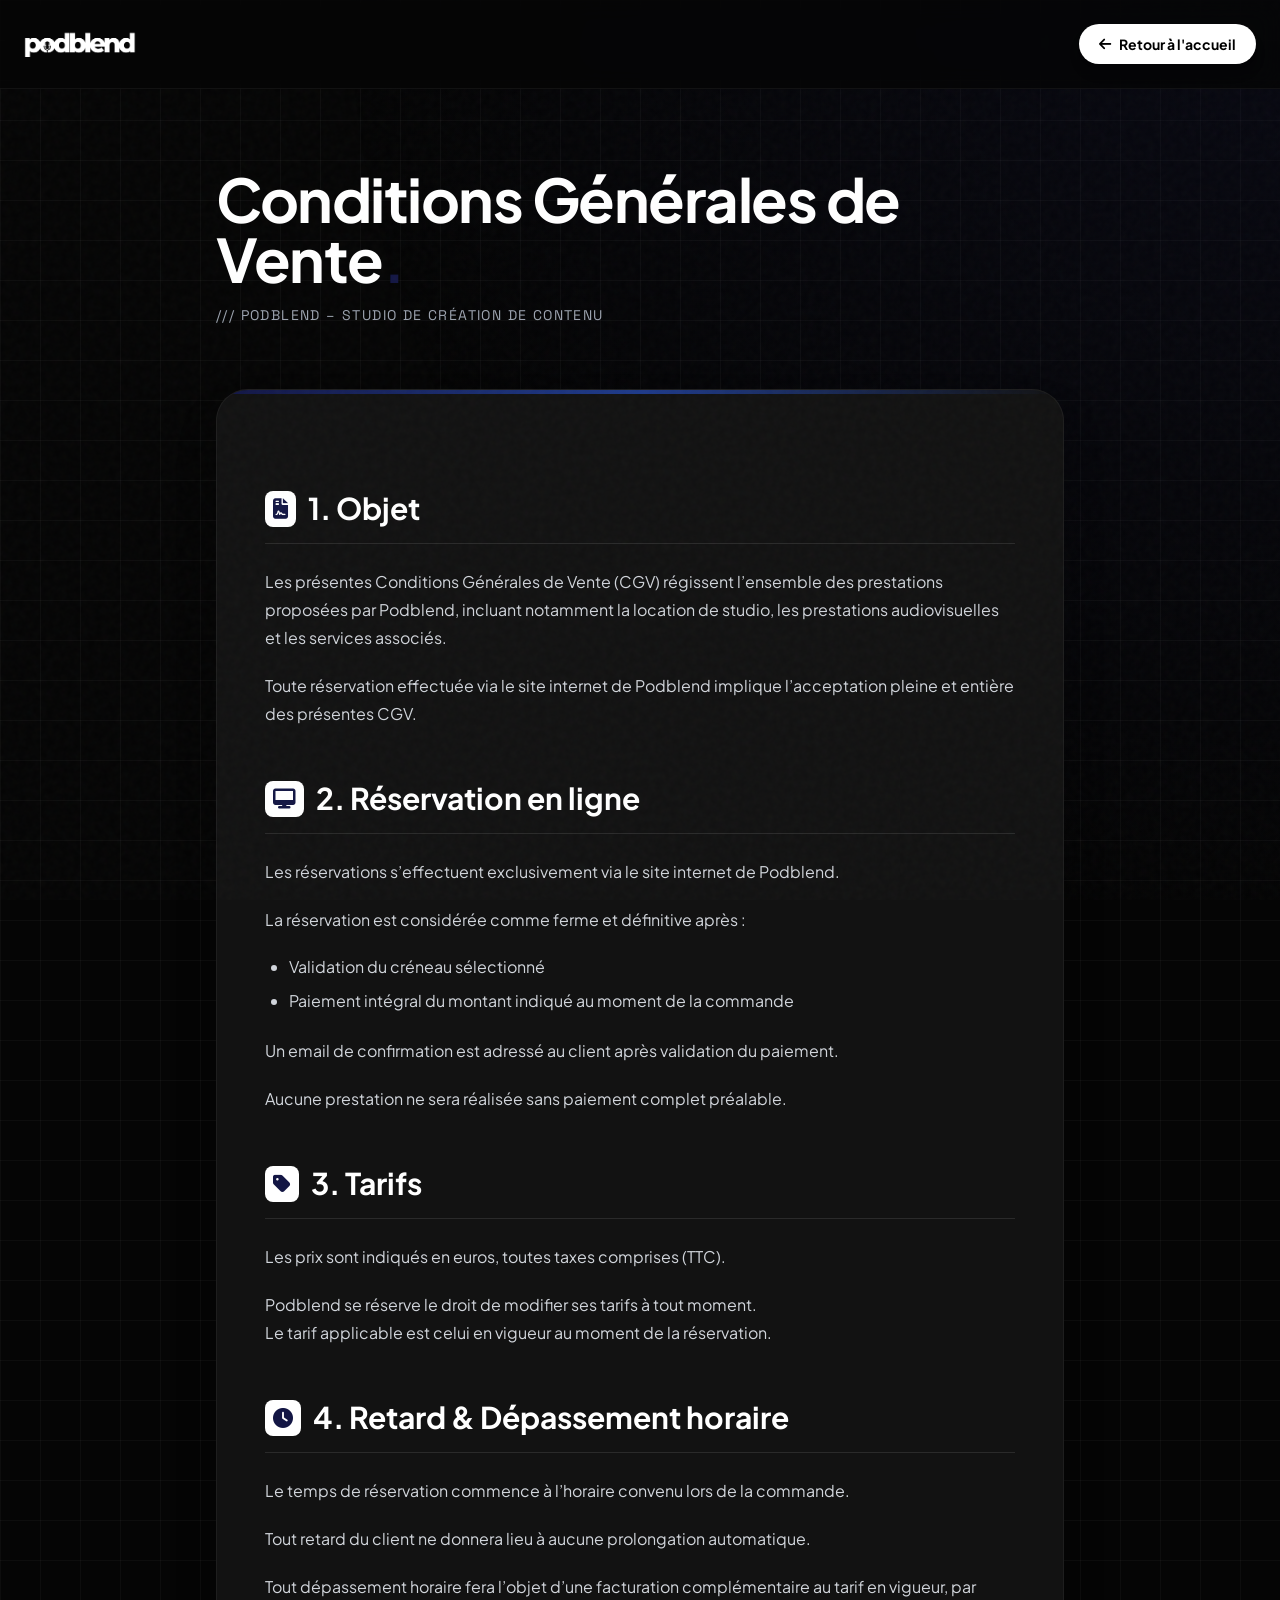
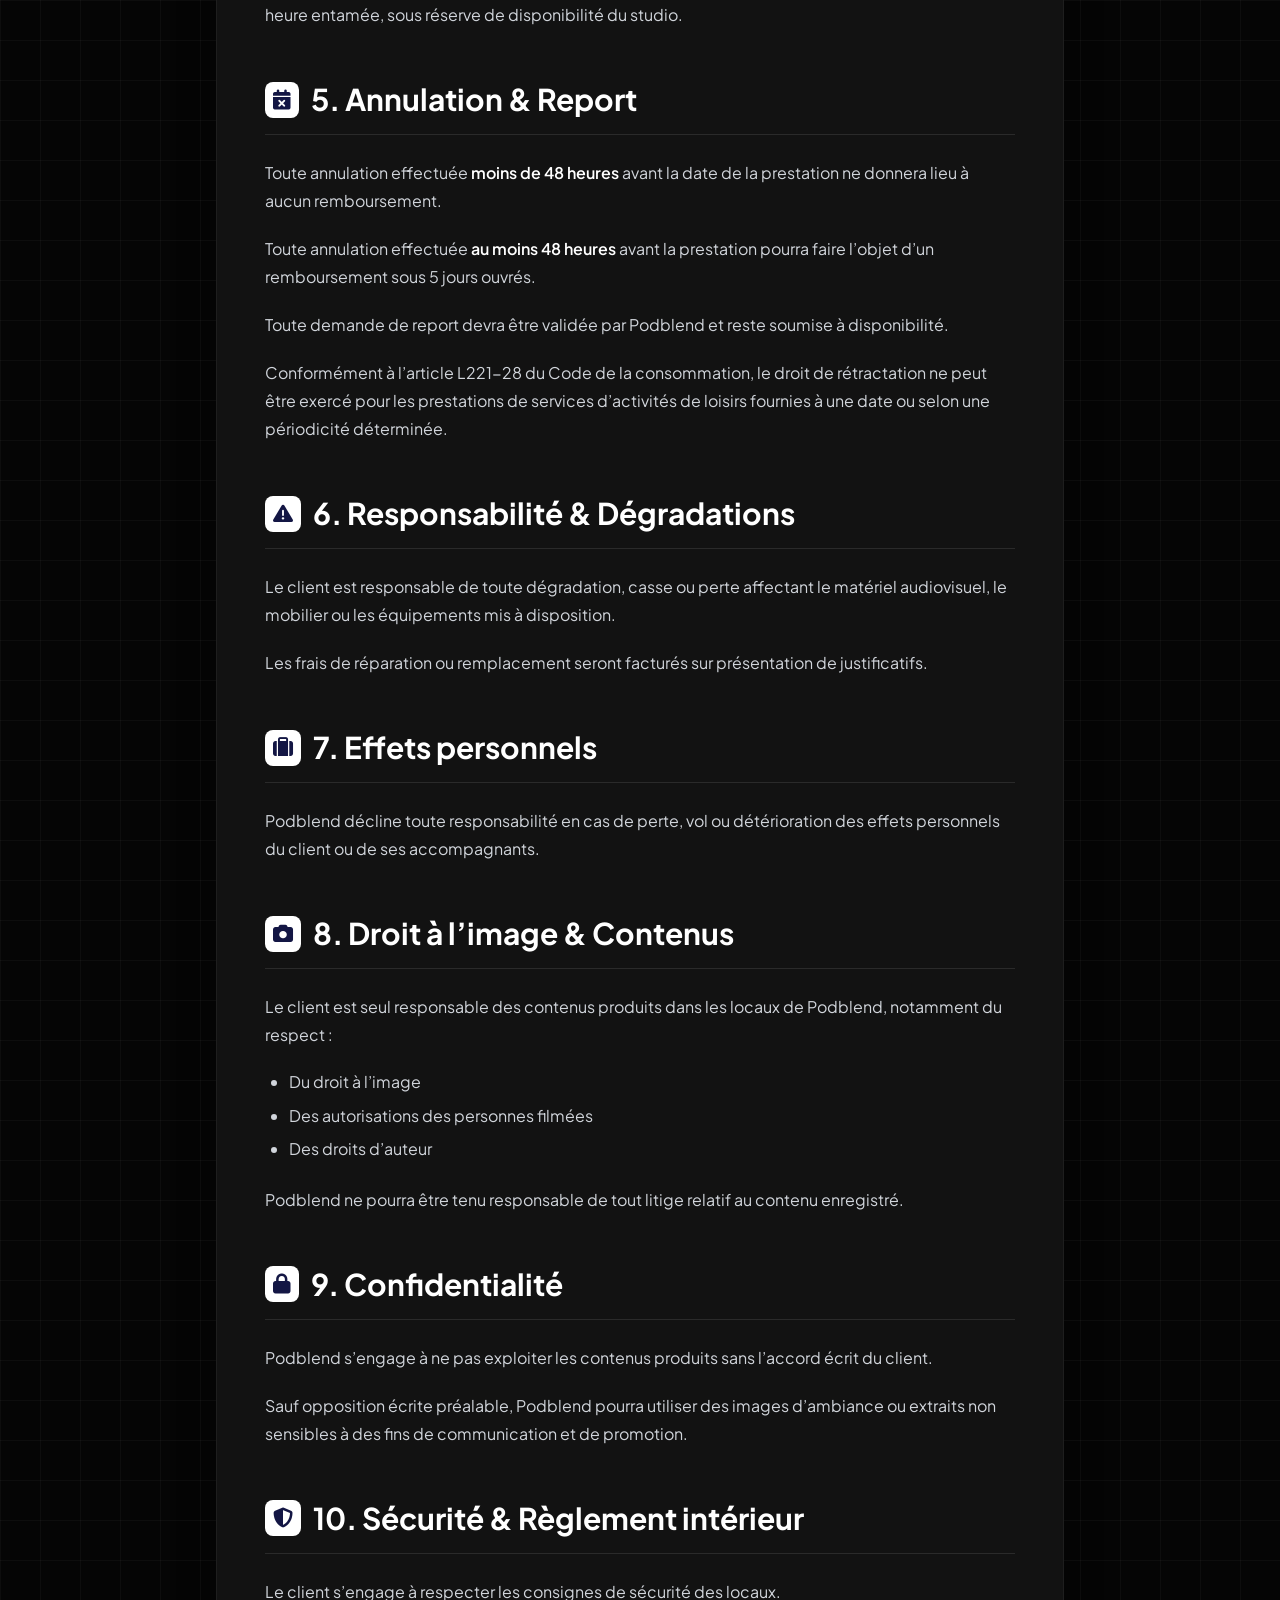
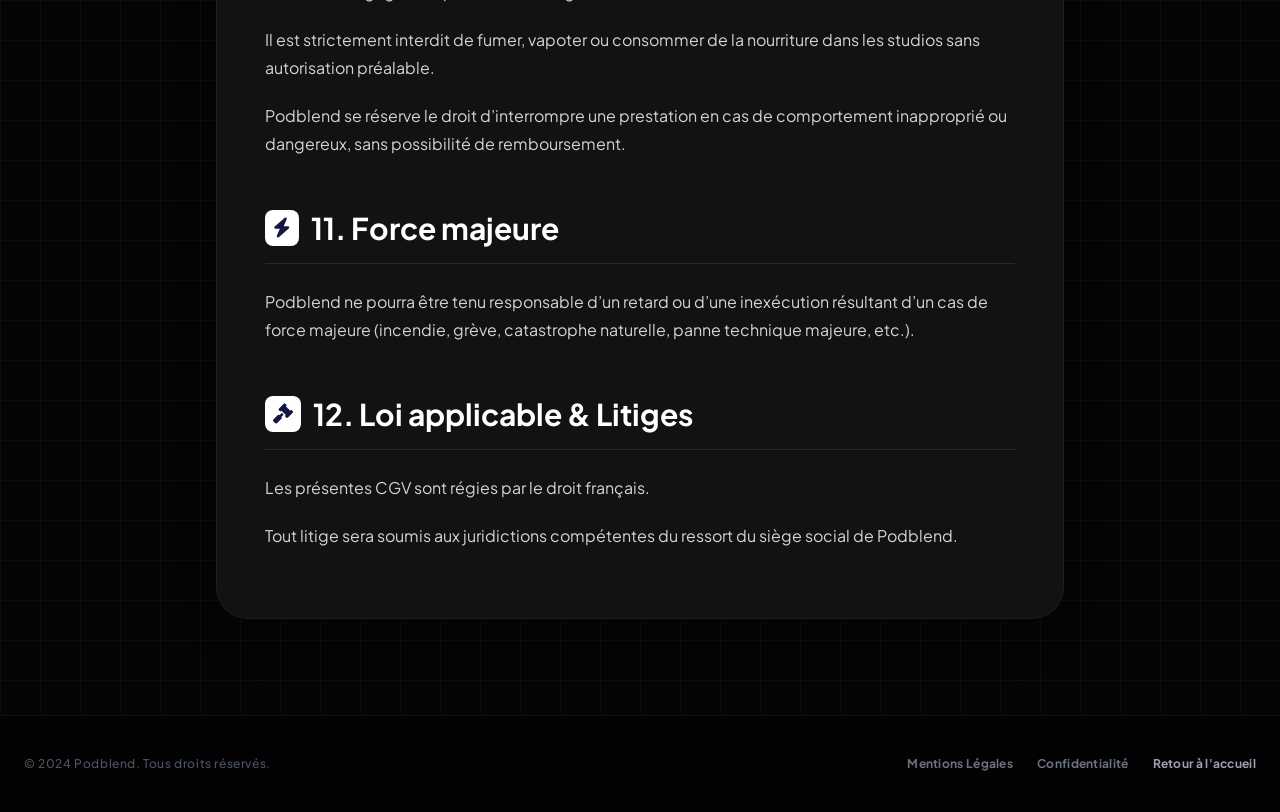
==== commit 267c2233: "FAQ fluide (grid-rows), hero repositionné, favicon sur toutes les pages - FAQ : animation passée de " ====
--- a/cgv.html
+++ b/cgv.html
@@ -4,6 +4,10 @@
     <meta charset="UTF-8">
     <meta name="viewport" content="width=device-width, initial-scale=1.0">
     <title>CGV - Podblend</title>
+    <link rel="icon" type="image/png" href="favicon.png">
+    <link rel="icon" type="image/webp" href="favicon.webp">
+    <link rel="shortcut icon" href="favicon.png">
+    <link rel="apple-touch-icon" href="apple-touch-icon.png">
     <link rel="stylesheet" href="output.css">
     <link href="https://cdnjs.cloudflare.com/ajax/libs/font-awesome/6.4.0/css/all.min.css" rel="stylesheet">
     <link href="https://fonts.googleapis.com/css2?family=Plus+Jakarta+Sans:wght@300;400;500;600;700;800&family=Space+Grotesk:wght@300;400;500;600;700&display=swap" rel="stylesheet">
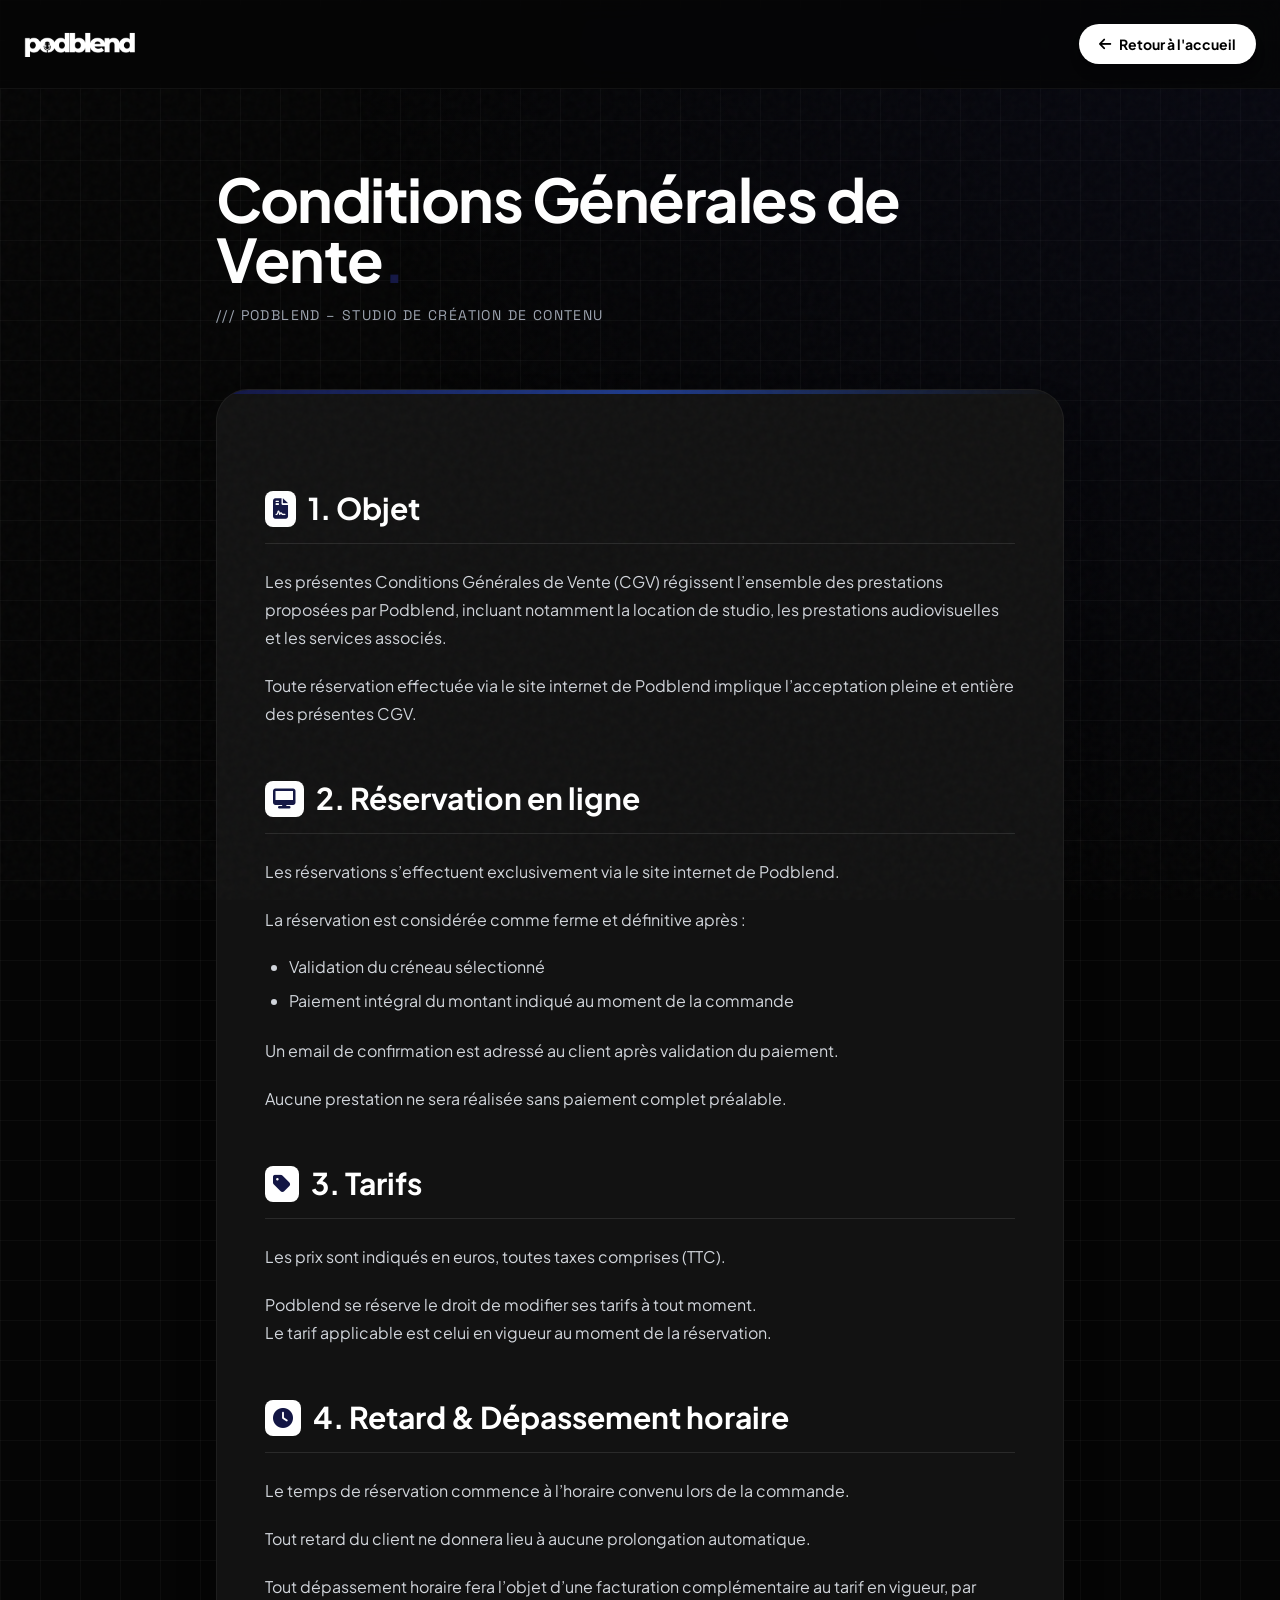
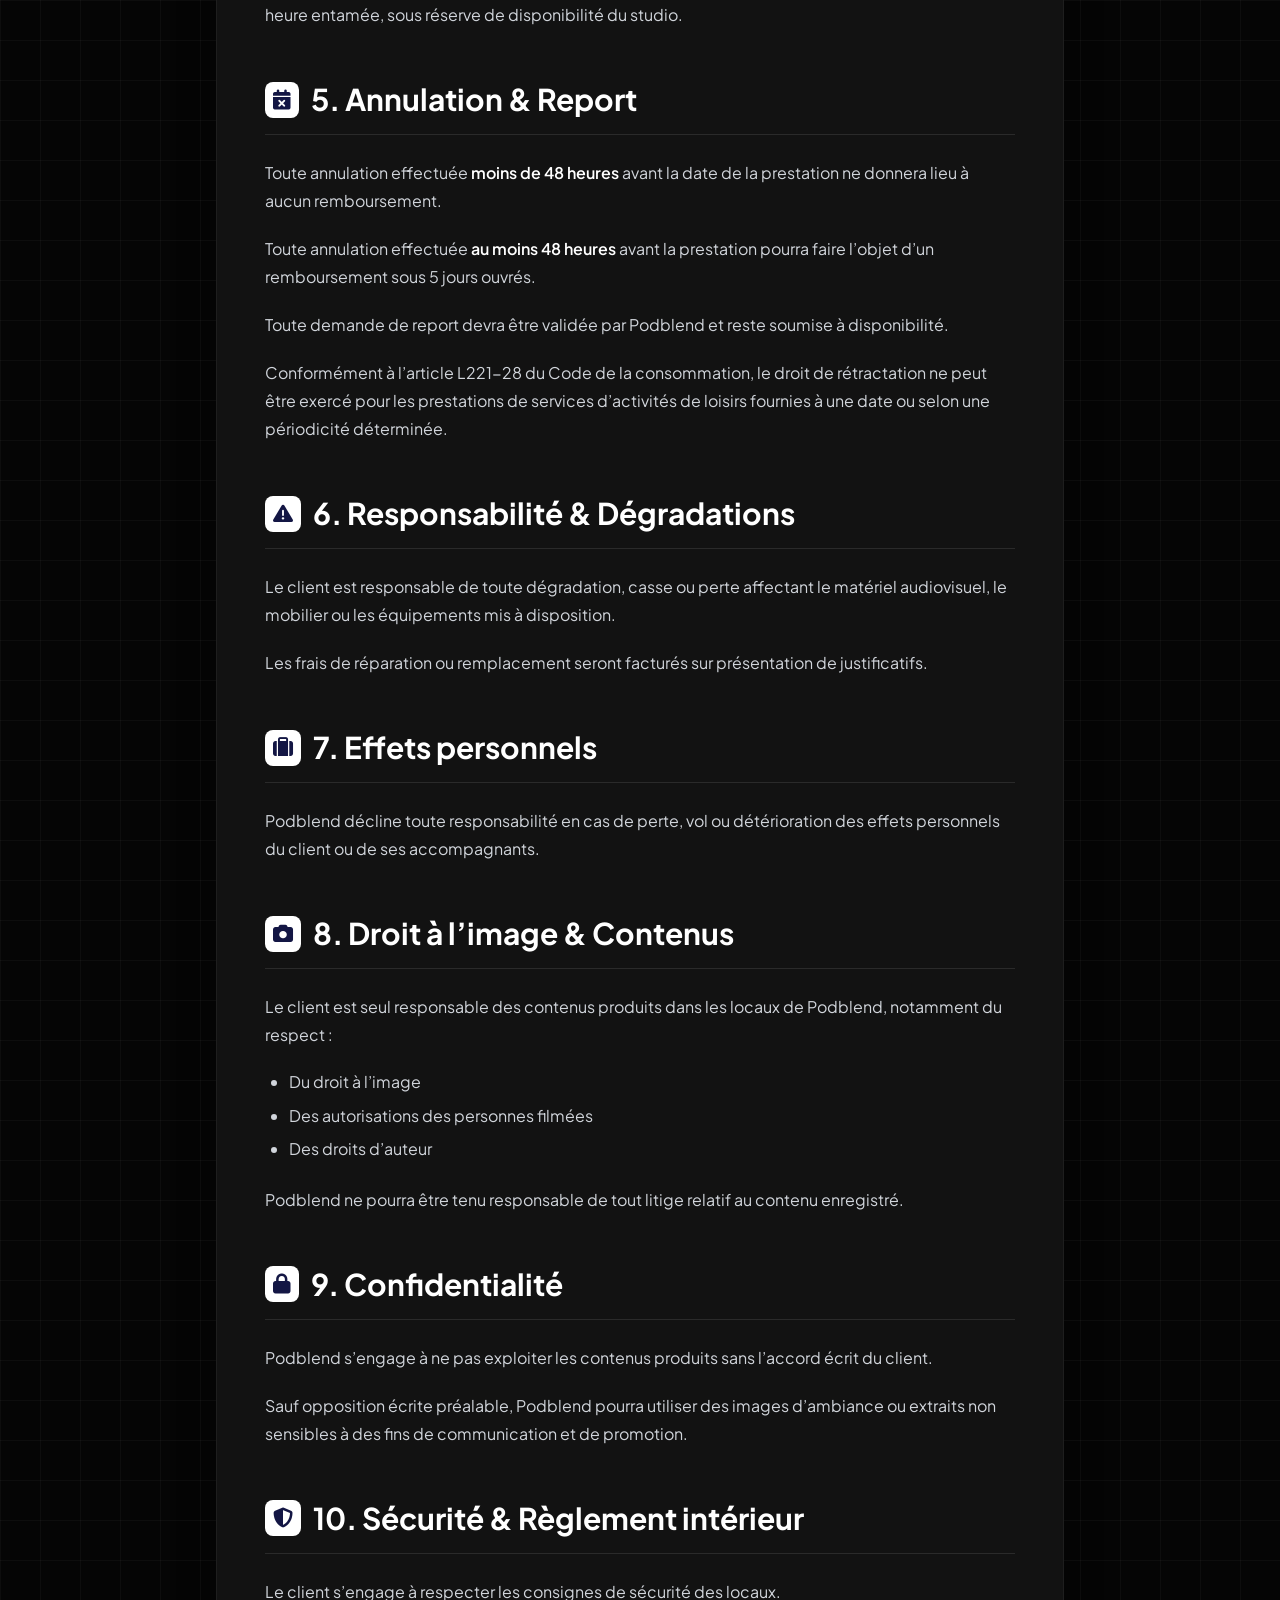
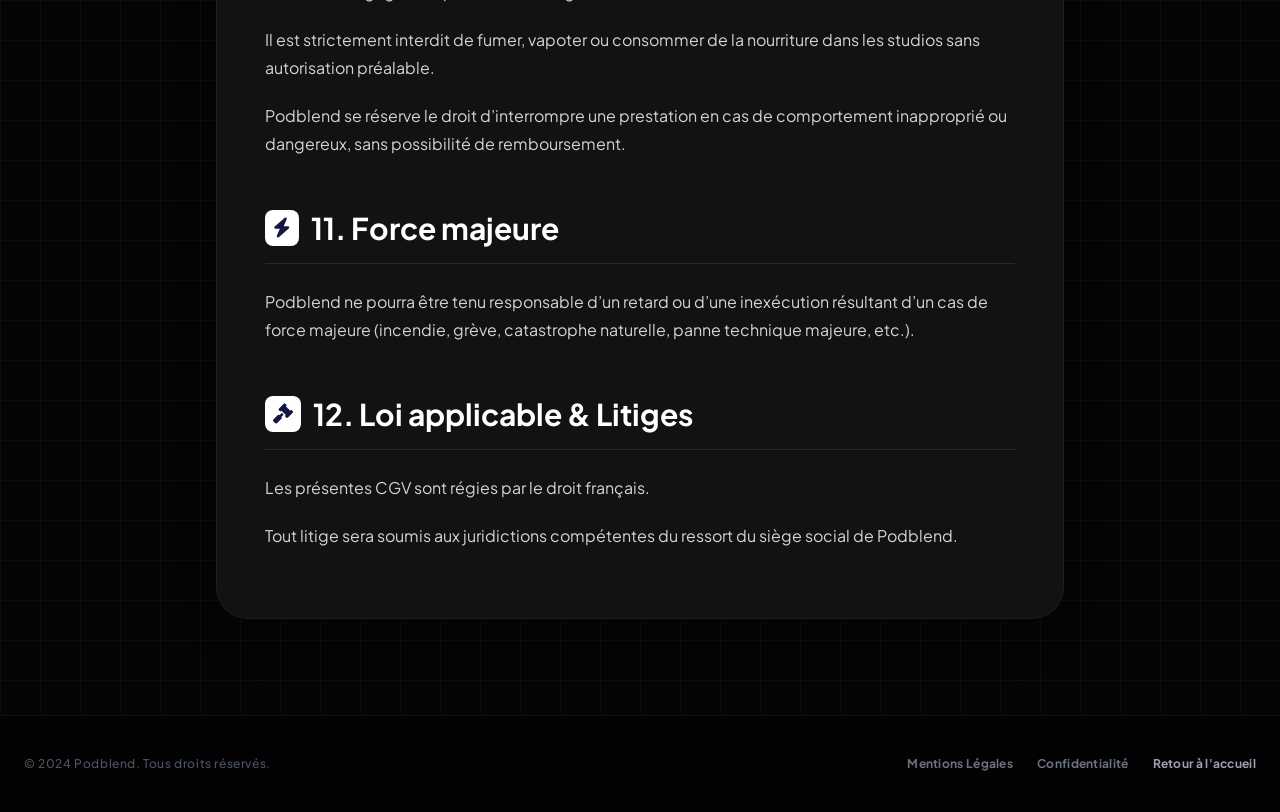
==== commit bb728bf5: "Sync latest build from podblend-v2-filezilla + subpath fixes - Use compiled output.css instead of th" ====
--- a/cgv.html
+++ b/cgv.html
@@ -4,9 +4,8 @@
     <meta charset="UTF-8">
     <meta name="viewport" content="width=device-width, initial-scale=1.0">
     <title>CGV - Podblend</title>
+    <link rel="icon" href="favicon.ico" sizes="any">
     <link rel="icon" type="image/png" href="favicon.png">
-    <link rel="icon" type="image/webp" href="favicon.webp">
-    <link rel="shortcut icon" href="favicon.png">
     <link rel="apple-touch-icon" href="apple-touch-icon.png">
     <link rel="stylesheet" href="output.css">
     <link href="https://cdnjs.cloudflare.com/ajax/libs/font-awesome/6.4.0/css/all.min.css" rel="stylesheet">
--- a/output.css
+++ b/output.css
@@ -1 +1 @@
-*,:after,:before{--tw-border-spacing-x:0;--tw-border-spacing-y:0;--tw-translate-x:0;--tw-translate-y:0;--tw-rotate:0;--tw-skew-x:0;--tw-skew-y:0;--tw-scale-x:1;--tw-scale-y:1;--tw-pan-x: ;--tw-pan-y: ;--tw-pinch-zoom: ;--tw-scroll-snap-strictness:proximity;--tw-gradient-from-position: ;--tw-gradient-via-position: ;--tw-gradient-to-position: ;--tw-ordinal: ;--tw-slashed-zero: ;--tw-numeric-figure: ;--tw-numeric-spacing: ;--tw-numeric-fraction: ;--tw-ring-inset: ;--tw-ring-offset-width:0px;--tw-ring-offset-color:#fff;--tw-ring-color:rgba(59,130,246,.5);--tw-ring-offset-shadow:0 0 #0000;--tw-ring-shadow:0 0 #0000;--tw-shadow:0 0 #0000;--tw-shadow-colored:0 0 #0000;--tw-blur: ;--tw-brightness: ;--tw-contrast: ;--tw-grayscale: ;--tw-hue-rotate: ;--tw-invert: ;--tw-saturate: ;--tw-sepia: ;--tw-drop-shadow: ;--tw-backdrop-blur: ;--tw-backdrop-brightness: ;--tw-backdrop-contrast: ;--tw-backdrop-grayscale: ;--tw-backdrop-hue-rotate: ;--tw-backdrop-invert: ;--tw-backdrop-opacity: ;--tw-backdrop-saturate: ;--tw-backdrop-sepia: ;--tw-contain-size: ;--tw-contain-layout: ;--tw-contain-paint: ;--tw-contain-style: }::backdrop{--tw-border-spacing-x:0;--tw-border-spacing-y:0;--tw-translate-x:0;--tw-translate-y:0;--tw-rotate:0;--tw-skew-x:0;--tw-skew-y:0;--tw-scale-x:1;--tw-scale-y:1;--tw-pan-x: ;--tw-pan-y: ;--tw-pinch-zoom: ;--tw-scroll-snap-strictness:proximity;--tw-gradient-from-position: ;--tw-gradient-via-position: ;--tw-gradient-to-position: ;--tw-ordinal: ;--tw-slashed-zero: ;--tw-numeric-figure: ;--tw-numeric-spacing: ;--tw-numeric-fraction: ;--tw-ring-inset: ;--tw-ring-offset-width:0px;--tw-ring-offset-color:#fff;--tw-ring-color:rgba(59,130,246,.5);--tw-ring-offset-shadow:0 0 #0000;--tw-ring-shadow:0 0 #0000;--tw-shadow:0 0 #0000;--tw-shadow-colored:0 0 #0000;--tw-blur: ;--tw-brightness: ;--tw-contrast: ;--tw-grayscale: ;--tw-hue-rotate: ;--tw-invert: ;--tw-saturate: ;--tw-sepia: ;--tw-drop-shadow: ;--tw-backdrop-blur: ;--tw-backdrop-brightness: ;--tw-backdrop-contrast: ;--tw-backdrop-grayscale: ;--tw-backdrop-hue-rotate: ;--tw-backdrop-invert: ;--tw-backdrop-opacity: ;--tw-backdrop-saturate: ;--tw-backdrop-sepia: ;--tw-contain-size: ;--tw-contain-layout: ;--tw-contain-paint: ;--tw-contain-style: }/*! tailwindcss v3.4.19 | MIT License | https://tailwindcss.com*/*,:after,:before{box-sizing:border-box;border:0 solid #e5e7eb}:after,:before{--tw-content:""}:host,html{line-height:1.5;-webkit-text-size-adjust:100%;-moz-tab-size:4;-o-tab-size:4;tab-size:4;font-family:Plus Jakarta Sans,sans-serif;font-feature-settings:normal;font-variation-settings:normal;-webkit-tap-highlight-color:transparent}body{margin:0;line-height:inherit}hr{height:0;color:inherit;border-top-width:1px}abbr:where([title]){-webkit-text-decoration:underline dotted;text-decoration:underline dotted}h1,h2,h3,h4,h5,h6{font-size:inherit;font-weight:inherit}a{color:inherit;text-decoration:inherit}b,strong{font-weight:bolder}code,kbd,pre,samp{font-family:Space Grotesk,monospace;font-feature-settings:normal;font-variation-settings:normal;font-size:1em}small{font-size:80%}sub,sup{font-size:75%;line-height:0;position:relative;vertical-align:baseline}sub{bottom:-.25em}sup{top:-.5em}table{text-indent:0;border-color:inherit;border-collapse:collapse}button,input,optgroup,select,textarea{font-family:inherit;font-feature-settings:inherit;font-variation-settings:inherit;font-size:100%;font-weight:inherit;line-height:inherit;letter-spacing:inherit;color:inherit;margin:0;padding:0}button,select{text-transform:none}button,input:where([type=button]),input:where([type=reset]),input:where([type=submit]){-webkit-appearance:button;background-color:transparent;background-image:none}:-moz-focusring{outline:auto}:-moz-ui-invalid{box-shadow:none}progress{vertical-align:baseline}::-webkit-inner-spin-button,::-webkit-outer-spin-button{height:auto}[type=search]{-webkit-appearance:textfield;outline-offset:-2px}::-webkit-search-decoration{-webkit-appearance:none}::-webkit-file-upload-button{-webkit-appearance:button;font:inherit}summary{display:list-item}blockquote,dd,dl,figure,h1,h2,h3,h4,h5,h6,hr,p,pre{margin:0}fieldset{margin:0}fieldset,legend{padding:0}menu,ol,ul{list-style:none;margin:0;padding:0}dialog{padding:0}textarea{resize:vertical}input::-moz-placeholder,textarea::-moz-placeholder{opacity:1;color:#9ca3af}input::placeholder,textarea::placeholder{opacity:1;color:#9ca3af}[role=button],button{cursor:pointer}:disabled{cursor:default}audio,canvas,embed,iframe,img,object,svg,video{display:block;vertical-align:middle}img,video{max-width:100%;height:auto}[hidden]:where(:not([hidden=until-found])){display:none}.container{width:100%}@media (min-width:640px){.container{max-width:640px}}@media (min-width:768px){.container{max-width:768px}}@media (min-width:1024px){.container{max-width:1024px}}@media (min-width:1280px){.container{max-width:1280px}}@media (min-width:1536px){.container{max-width:1536px}}.pointer-events-none{pointer-events:none}.fixed{position:fixed}.absolute{position:absolute}.relative{position:relative}.sticky{position:sticky}.inset-0{inset:0}.bottom-0{bottom:0}.bottom-6{bottom:1.5rem}.bottom-8{bottom:2rem}.left-0{left:0}.left-1\/2{left:50%}.left-8{left:2rem}.right-6{right:1.5rem}.top-0{top:0}.top-1\/2{top:50%}.top-6{top:1.5rem}.z-0{z-index:0}.z-10{z-index:10}.z-20{z-index:20}.z-50{z-index:50}.mx-auto{margin-left:auto;margin-right:auto}.my-8{margin-top:2rem;margin-bottom:2rem}.mb-0\.5{margin-bottom:.125rem}.mb-1{margin-bottom:.25rem}.mb-10{margin-bottom:2.5rem}.mb-12{margin-bottom:3rem}.mb-16{margin-bottom:4rem}.mb-2{margin-bottom:.5rem}.mb-20{margin-bottom:5rem}.mb-3{margin-bottom:.75rem}.mb-4{margin-bottom:1rem}.mb-6{margin-bottom:1.5rem}.mb-8{margin-bottom:2rem}.mt-10{margin-top:2.5rem}.mt-3{margin-top:.75rem}.mt-4{margin-top:1rem}.mt-6{margin-top:1.5rem}.mt-8{margin-top:2rem}.block{display:block}.inline-block{display:inline-block}.flex{display:flex}.inline-flex{display:inline-flex}.grid{display:grid}.hidden{display:none}.h-1{height:.25rem}.h-14{height:3.5rem}.h-16{height:4rem}.h-2{height:.5rem}.h-24{height:6rem}.h-32{height:8rem}.h-4{height:1rem}.h-40{height:10rem}.h-5{height:1.25rem}.h-6{height:1.5rem}.h-8{height:2rem}.h-80{height:20rem}.h-\[350px\]{height:350px}.h-auto{height:auto}.h-full{height:100%}.h-px{height:1px}.min-h-\[100dvh\]{min-height:100dvh}.min-h-\[580px\]{min-height:580px}.min-h-\[70vh\]{min-height:70vh}.min-h-screen{min-height:100vh}.w-14{width:3.5rem}.w-16{width:4rem}.w-2{width:.5rem}.w-20{width:5rem}.w-24{width:6rem}.w-5{width:1.25rem}.w-8{width:2rem}.w-auto{width:auto}.w-full{width:100%}.min-w-full{min-width:100%}.max-w-2xl{max-width:42rem}.max-w-3xl{max-width:48rem}.max-w-4xl{max-width:56rem}.max-w-5xl{max-width:64rem}.max-w-7xl{max-width:80rem}.max-w-\[1800px\]{max-width:1800px}.max-w-sm{max-width:24rem}.flex-1{flex:1 1 0%}.flex-shrink-0,.shrink-0{flex-shrink:0}.flex-grow{flex-grow:1}.origin-left{transform-origin:left}.-translate-x-1\/2{--tw-translate-x:-50%}.-translate-x-1\/2,.-translate-y-1\/2{transform:translate(var(--tw-translate-x),var(--tw-translate-y)) rotate(var(--tw-rotate)) skewX(var(--tw-skew-x)) skewY(var(--tw-skew-y)) scaleX(var(--tw-scale-x)) scaleY(var(--tw-scale-y))}.-translate-y-1\/2{--tw-translate-y:-50%}.scale-105{--tw-scale-x:1.05;--tw-scale-y:1.05}.scale-105,.scale-90{transform:translate(var(--tw-translate-x),var(--tw-translate-y)) rotate(var(--tw-rotate)) skewX(var(--tw-skew-x)) skewY(var(--tw-skew-y)) scaleX(var(--tw-scale-x)) scaleY(var(--tw-scale-y))}.scale-90{--tw-scale-x:.9;--tw-scale-y:.9}.transform{transform:translate(var(--tw-translate-x),var(--tw-translate-y)) rotate(var(--tw-rotate)) skewX(var(--tw-skew-x)) skewY(var(--tw-skew-y)) scaleX(var(--tw-scale-x)) scaleY(var(--tw-scale-y))}@keyframes fadeInUp{0%{opacity:0;transform:translateY(30px)}to{opacity:1;transform:translateY(0)}}.animate-fade-in-up{animation:fadeInUp 1s cubic-bezier(.16,1,.3,1) forwards}@keyframes pulse{50%{opacity:.5}}.animate-pulse{animation:pulse 2s cubic-bezier(.4,0,.6,1) infinite}@keyframes scroll{0%{transform:translateX(0)}to{transform:translateX(calc(-100% - 4rem))}}.animate-scroll{animation:scroll 40s linear infinite}.cursor-pointer{cursor:pointer}.select-none{-webkit-user-select:none;-moz-user-select:none;user-select:none}.select-text{-webkit-user-select:text;-moz-user-select:text;user-select:text}.grid-cols-1{grid-template-columns:repeat(1,minmax(0,1fr))}.flex-col{flex-direction:column}.items-start{align-items:flex-start}.items-end{align-items:flex-end}.items-center{align-items:center}.items-baseline{align-items:baseline}.justify-start{justify-content:flex-start}.justify-center{justify-content:center}.justify-between{justify-content:space-between}.justify-around{justify-content:space-around}.gap-10{gap:2.5rem}.gap-12{gap:3rem}.gap-2{gap:.5rem}.gap-3{gap:.75rem}.gap-4{gap:1rem}.gap-6{gap:1.5rem}.gap-8{gap:2rem}.space-y-16>:not([hidden])~:not([hidden]){--tw-space-y-reverse:0;margin-top:calc(4rem*(1 - var(--tw-space-y-reverse)));margin-bottom:calc(4rem*var(--tw-space-y-reverse))}.space-y-2>:not([hidden])~:not([hidden]){--tw-space-y-reverse:0;margin-top:calc(.5rem*(1 - var(--tw-space-y-reverse)));margin-bottom:calc(.5rem*var(--tw-space-y-reverse))}.space-y-3>:not([hidden])~:not([hidden]){--tw-space-y-reverse:0;margin-top:calc(.75rem*(1 - var(--tw-space-y-reverse)));margin-bottom:calc(.75rem*var(--tw-space-y-reverse))}.space-y-4>:not([hidden])~:not([hidden]){--tw-space-y-reverse:0;margin-top:calc(1rem*(1 - var(--tw-space-y-reverse)));margin-bottom:calc(1rem*var(--tw-space-y-reverse))}.justify-self-center{justify-self:center}.overflow-hidden{overflow:hidden}.scroll-smooth{scroll-behavior:smooth}.whitespace-nowrap{white-space:nowrap}.rounded{border-radius:.25rem}.rounded-2xl{border-radius:1rem}.rounded-\[2\.5rem\]{border-radius:2.5rem}.rounded-\[2rem\]{border-radius:2rem}.rounded-full{border-radius:9999px}.rounded-xl{border-radius:.75rem}.border{border-width:1px}.border-2{border-width:2px}.border-b{border-bottom-width:1px}.border-l{border-left-width:1px}.border-t{border-top-width:1px}.border-\[\#131644\]{--tw-border-opacity:1;border-color:rgb(19 22 68/var(--tw-border-opacity,1))}.border-black{--tw-border-opacity:1;border-color:rgb(0 0 0/var(--tw-border-opacity,1))}.border-gray-100{--tw-border-opacity:1;border-color:rgb(243 244 246/var(--tw-border-opacity,1))}.border-gray-200{--tw-border-opacity:1;border-color:rgb(229 231 235/var(--tw-border-opacity,1))}.border-transparent{border-color:transparent}.border-white\/10{border-color:hsla(0,0%,100%,.1)}.border-white\/20{border-color:hsla(0,0%,100%,.2)}.border-white\/30{border-color:hsla(0,0%,100%,.3)}.border-white\/5{border-color:hsla(0,0%,100%,.05)}.bg-\[\#020202\]{--tw-bg-opacity:1;background-color:rgb(2 2 2/var(--tw-bg-opacity,1))}.bg-\[\#050505\]{--tw-bg-opacity:1;background-color:rgb(5 5 5/var(--tw-bg-opacity,1))}.bg-\[\#050505\]\/80{background-color:rgba(5,5,5,.8)}.bg-\[\#050505\]\/90{background-color:rgba(5,5,5,.9)}.bg-\[\#121212\]{--tw-bg-opacity:1;background-color:rgb(18 18 18/var(--tw-bg-opacity,1))}.bg-\[\#131644\]{--tw-bg-opacity:1;background-color:rgb(19 22 68/var(--tw-bg-opacity,1))}.bg-\[\#3b82f6\]{--tw-bg-opacity:1;background-color:rgb(59 130 246/var(--tw-bg-opacity,1))}.bg-black{--tw-bg-opacity:1;background-color:rgb(0 0 0/var(--tw-bg-opacity,1))}.bg-black\/10{background-color:rgba(0,0,0,.1)}.bg-black\/30{background-color:rgba(0,0,0,.3)}.bg-black\/60{background-color:rgba(0,0,0,.6)}.bg-gray-200{--tw-bg-opacity:1;background-color:rgb(229 231 235/var(--tw-bg-opacity,1))}.bg-gray-50{--tw-bg-opacity:1;background-color:rgb(249 250 251/var(--tw-bg-opacity,1))}.bg-white{--tw-bg-opacity:1;background-color:rgb(255 255 255/var(--tw-bg-opacity,1))}.bg-white\/10{background-color:hsla(0,0%,100%,.1)}.bg-white\/20{background-color:hsla(0,0%,100%,.2)}.bg-white\/5{background-color:hsla(0,0%,100%,.05)}.bg-\[radial-gradient\(circle_at_top_left\2c rgba\(19\2c 22\2c 68\2c 0\.2\)_0\%\2c transparent_60\%\)\]{background-image:radial-gradient(circle at top left,rgba(19,22,68,.2) 0,transparent 60%)}.bg-\[radial-gradient\(circle_at_top_right\2c rgba\(19\2c 22\2c 68\2c 0\.2\)_0\%\2c transparent_50\%\)\]{background-image:radial-gradient(circle at top right,rgba(19,22,68,.2) 0,transparent 50%)}.bg-\[radial-gradient\(circle_at_top_right\2c rgba\(19\2c 22\2c 68\2c 0\.2\)_0\%\2c transparent_60\%\)\]{background-image:radial-gradient(circle at top right,rgba(19,22,68,.2) 0,transparent 60%)}.bg-gradient-to-b{background-image:linear-gradient(to bottom,var(--tw-gradient-stops))}.bg-gradient-to-r{background-image:linear-gradient(to right,var(--tw-gradient-stops))}.from-\[\#050505\]{--tw-gradient-from:#050505 var(--tw-gradient-from-position);--tw-gradient-to:rgba(5,5,5,0) var(--tw-gradient-to-position);--tw-gradient-stops:var(--tw-gradient-from),var(--tw-gradient-to)}.from-\[\#131644\]{--tw-gradient-from:#131644 var(--tw-gradient-from-position);--tw-gradient-to:rgba(19,22,68,0) var(--tw-gradient-to-position);--tw-gradient-stops:var(--tw-gradient-from),var(--tw-gradient-to)}.from-black\/30{--tw-gradient-from:rgba(0,0,0,.3) var(--tw-gradient-from-position);--tw-gradient-to:transparent var(--tw-gradient-to-position);--tw-gradient-stops:var(--tw-gradient-from),var(--tw-gradient-to)}.from-white{--tw-gradient-from:#fff var(--tw-gradient-from-position);--tw-gradient-to:hsla(0,0%,100%,0) var(--tw-gradient-to-position);--tw-gradient-stops:var(--tw-gradient-from),var(--tw-gradient-to)}.via-blue-900{--tw-gradient-to:rgba(30,58,138,0) var(--tw-gradient-to-position);--tw-gradient-stops:var(--tw-gradient-from),#1e3a8a var(--tw-gradient-via-position),var(--tw-gradient-to)}.via-transparent{--tw-gradient-to:transparent var(--tw-gradient-to-position);--tw-gradient-stops:var(--tw-gradient-from),transparent var(--tw-gradient-via-position),var(--tw-gradient-to)}.to-\[\#020202\]{--tw-gradient-to:#020202 var(--tw-gradient-to-position)}.to-\[\#050505\]{--tw-gradient-to:#050505 var(--tw-gradient-to-position)}.to-black\/50{--tw-gradient-to:rgba(0,0,0,.5) var(--tw-gradient-to-position)}.to-transparent{--tw-gradient-to:transparent var(--tw-gradient-to-position)}.to-white{--tw-gradient-to:#fff var(--tw-gradient-to-position)}.object-contain{-o-object-fit:contain;object-fit:contain}.object-cover{-o-object-fit:cover;object-fit:cover}.p-6{padding:1.5rem}.p-8{padding:2rem}.px-2{padding-left:.5rem;padding-right:.5rem}.px-3{padding-left:.75rem;padding-right:.75rem}.px-4{padding-left:1rem;padding-right:1rem}.px-5{padding-left:1.25rem;padding-right:1.25rem}.px-6{padding-left:1.5rem;padding-right:1.5rem}.py-1{padding-top:.25rem;padding-bottom:.25rem}.py-1\.5{padding-top:.375rem;padding-bottom:.375rem}.py-10{padding-top:2.5rem;padding-bottom:2.5rem}.py-2{padding-top:.5rem;padding-bottom:.5rem}.py-2\.5{padding-top:.625rem;padding-bottom:.625rem}.py-20{padding-top:5rem;padding-bottom:5rem}.py-24{padding-top:6rem;padding-bottom:6rem}.py-3{padding-top:.75rem;padding-bottom:.75rem}.py-4{padding-top:1rem;padding-bottom:1rem}.py-5{padding-top:1.25rem;padding-bottom:1.25rem}.py-6{padding-top:1.5rem;padding-bottom:1.5rem}.pb-1{padding-bottom:.25rem}.pb-10{padding-bottom:2.5rem}.pb-24{padding-bottom:6rem}.pb-32{padding-bottom:8rem}.pb-4{padding-bottom:1rem}.pl-10{padding-left:2.5rem}.pl-6{padding-left:1.5rem}.pr-4{padding-right:1rem}.pt-12{padding-top:3rem}.pt-16{padding-top:4rem}.pt-20{padding-top:5rem}.pt-4{padding-top:1rem}.pt-6{padding-top:1.5rem}.text-left{text-align:left}.text-center{text-align:center}.text-right{text-align:right}.font-mono{font-family:Space Grotesk,monospace}.font-sans{font-family:Plus Jakarta Sans,sans-serif}.text-2xl{font-size:1.5rem;line-height:2rem}.text-3xl{font-size:1.875rem;line-height:2.25rem}.text-4xl{font-size:2.25rem;line-height:2.5rem}.text-5xl{font-size:3rem;line-height:1}.text-6xl{font-size:3.75rem;line-height:1}.text-\[10px\]{font-size:10px}.text-\[4rem\]{font-size:4rem}.text-base{font-size:1rem;line-height:1.5rem}.text-lg{font-size:1.125rem;line-height:1.75rem}.text-sm{font-size:.875rem;line-height:1.25rem}.text-xl{font-size:1.25rem;line-height:1.75rem}.text-xs{font-size:.75rem;line-height:1rem}.font-black{font-weight:900}.font-bold{font-weight:700}.font-medium{font-weight:500}.font-normal{font-weight:400}.font-semibold{font-weight:600}.uppercase{text-transform:uppercase}.leading-none{line-height:1}.leading-relaxed{line-height:1.625}.leading-tight{line-height:1.25}.tracking-\[0\.2em\]{letter-spacing:.2em}.tracking-tight{letter-spacing:-.025em}.tracking-tighter{letter-spacing:-.05em}.tracking-wide{letter-spacing:.025em}.tracking-wider{letter-spacing:.05em}.tracking-widest{letter-spacing:.1em}.text-\[\#131644\]{--tw-text-opacity:1;color:rgb(19 22 68/var(--tw-text-opacity,1))}.text-\[\#3b82f6\]{--tw-text-opacity:1;color:rgb(59 130 246/var(--tw-text-opacity,1))}.text-black{--tw-text-opacity:1;color:rgb(0 0 0/var(--tw-text-opacity,1))}.text-black\/60{color:rgba(0,0,0,.6)}.text-blue-200{--tw-text-opacity:1;color:rgb(191 219 254/var(--tw-text-opacity,1))}.text-gray-100{--tw-text-opacity:1;color:rgb(243 244 246/var(--tw-text-opacity,1))}.text-gray-300{--tw-text-opacity:1;color:rgb(209 213 219/var(--tw-text-opacity,1))}.text-gray-400{--tw-text-opacity:1;color:rgb(156 163 175/var(--tw-text-opacity,1))}.text-gray-500{--tw-text-opacity:1;color:rgb(107 114 128/var(--tw-text-opacity,1))}.text-gray-600{--tw-text-opacity:1;color:rgb(75 85 99/var(--tw-text-opacity,1))}.text-gray-800{--tw-text-opacity:1;color:rgb(31 41 55/var(--tw-text-opacity,1))}.text-white{--tw-text-opacity:1;color:rgb(255 255 255/var(--tw-text-opacity,1))}.text-white\/80{color:hsla(0,0%,100%,.8)}.text-white\/90{color:hsla(0,0%,100%,.9)}.underline{text-decoration-line:underline}.antialiased{-webkit-font-smoothing:antialiased;-moz-osx-font-smoothing:grayscale}.opacity-0{opacity:0}.opacity-100{opacity:1}.opacity-60{opacity:.6}.opacity-80{opacity:.8}.opacity-\[0\.03\]{opacity:.03}.mix-blend-difference{mix-blend-mode:difference}.shadow-2xl{--tw-shadow:0 25px 50px -12px rgba(0,0,0,.25);--tw-shadow-colored:0 25px 50px -12px var(--tw-shadow-color)}.shadow-2xl,.shadow-\[0_-50px_100px_rgba\(0\2c 0\2c 0\2c 0\.1\)\]{box-shadow:var(--tw-ring-offset-shadow,0 0 #0000),var(--tw-ring-shadow,0 0 #0000),var(--tw-shadow)}.shadow-\[0_-50px_100px_rgba\(0\2c 0\2c 0\2c 0\.1\)\]{--tw-shadow:0 -50px 100px rgba(0,0,0,.1);--tw-shadow-colored:0 -50px 100px var(--tw-shadow-color)}.shadow-\[0_0_20px_rgba\(19\2c 22\2c 68\2c 0\.5\)\]{--tw-shadow:0 0 20px rgba(19,22,68,.5);--tw-shadow-colored:0 0 20px var(--tw-shadow-color);box-shadow:var(--tw-ring-offset-shadow,0 0 #0000),var(--tw-ring-shadow,0 0 #0000),var(--tw-shadow)}.shadow-\[0_0_30px_rgba\(19\2c 22\2c 68\2c 0\.6\)\]{--tw-shadow:0 0 30px rgba(19,22,68,.6);--tw-shadow-colored:0 0 30px var(--tw-shadow-color);box-shadow:var(--tw-ring-offset-shadow,0 0 #0000),var(--tw-ring-shadow,0 0 #0000),var(--tw-shadow)}.shadow-\[0_20px_50px_rgba\(19\2c 22\2c 68\2c 0\.5\)\]{--tw-shadow:0 20px 50px rgba(19,22,68,.5);--tw-shadow-colored:0 20px 50px var(--tw-shadow-color)}.shadow-\[0_20px_50px_rgba\(19\2c 22\2c 68\2c 0\.5\)\],.shadow-lg{box-shadow:var(--tw-ring-offset-shadow,0 0 #0000),var(--tw-ring-shadow,0 0 #0000),var(--tw-shadow)}.shadow-lg{--tw-shadow:0 10px 15px -3px rgba(0,0,0,.1),0 4px 6px -4px rgba(0,0,0,.1);--tw-shadow-colored:0 10px 15px -3px var(--tw-shadow-color),0 4px 6px -4px var(--tw-shadow-color)}.shadow-xl{--tw-shadow:0 20px 25px -5px rgba(0,0,0,.1),0 8px 10px -6px rgba(0,0,0,.1);--tw-shadow-colored:0 20px 25px -5px var(--tw-shadow-color),0 8px 10px -6px var(--tw-shadow-color);box-shadow:var(--tw-ring-offset-shadow,0 0 #0000),var(--tw-ring-shadow,0 0 #0000),var(--tw-shadow)}.brightness-0{--tw-brightness:brightness(0)}.brightness-0,.drop-shadow-2xl{filter:var(--tw-blur) var(--tw-brightness) var(--tw-contrast) var(--tw-grayscale) var(--tw-hue-rotate) var(--tw-invert) var(--tw-saturate) var(--tw-sepia) var(--tw-drop-shadow)}.drop-shadow-2xl{--tw-drop-shadow:drop-shadow(0 25px 25px rgba(0,0,0,.15))}.drop-shadow-lg{--tw-drop-shadow:drop-shadow(0 10px 8px rgba(0,0,0,.04)) drop-shadow(0 4px 3px rgba(0,0,0,.1))}.drop-shadow-lg,.drop-shadow-xl{filter:var(--tw-blur) var(--tw-brightness) var(--tw-contrast) var(--tw-grayscale) var(--tw-hue-rotate) var(--tw-invert) var(--tw-saturate) var(--tw-sepia) var(--tw-drop-shadow)}.drop-shadow-xl{--tw-drop-shadow:drop-shadow(0 20px 13px rgba(0,0,0,.03)) drop-shadow(0 8px 5px rgba(0,0,0,.08))}.grayscale{--tw-grayscale:grayscale(100%)}.grayscale,.invert{filter:var(--tw-blur) var(--tw-brightness) var(--tw-contrast) var(--tw-grayscale) var(--tw-hue-rotate) var(--tw-invert) var(--tw-saturate) var(--tw-sepia) var(--tw-drop-shadow)}.invert{--tw-invert:invert(100%)}.filter{filter:var(--tw-blur) var(--tw-brightness) var(--tw-contrast) var(--tw-grayscale) var(--tw-hue-rotate) var(--tw-invert) var(--tw-saturate) var(--tw-sepia) var(--tw-drop-shadow)}.backdrop-blur-md{--tw-backdrop-blur:blur(12px);-webkit-backdrop-filter:var(--tw-backdrop-blur) var(--tw-backdrop-brightness) var(--tw-backdrop-contrast) var(--tw-backdrop-grayscale) var(--tw-backdrop-hue-rotate) var(--tw-backdrop-invert) var(--tw-backdrop-opacity) var(--tw-backdrop-saturate) var(--tw-backdrop-sepia);backdrop-filter:var(--tw-backdrop-blur) var(--tw-backdrop-brightness) var(--tw-backdrop-contrast) var(--tw-backdrop-grayscale) var(--tw-backdrop-hue-rotate) var(--tw-backdrop-invert) var(--tw-backdrop-opacity) var(--tw-backdrop-saturate) var(--tw-backdrop-sepia)}.transition{transition-property:color,background-color,border-color,text-decoration-color,fill,stroke,opacity,box-shadow,transform,filter,-webkit-backdrop-filter;transition-property:color,background-color,border-color,text-decoration-color,fill,stroke,opacity,box-shadow,transform,filter,backdrop-filter;transition-property:color,background-color,border-color,text-decoration-color,fill,stroke,opacity,box-shadow,transform,filter,backdrop-filter,-webkit-backdrop-filter;transition-timing-function:cubic-bezier(.4,0,.2,1);transition-duration:.15s}.transition-all{transition-property:all;transition-timing-function:cubic-bezier(.4,0,.2,1);transition-duration:.15s}.transition-colors{transition-property:color,background-color,border-color,text-decoration-color,fill,stroke;transition-timing-function:cubic-bezier(.4,0,.2,1);transition-duration:.15s}.transition-opacity{transition-property:opacity;transition-timing-function:cubic-bezier(.4,0,.2,1);transition-duration:.15s}.transition-transform{transition-property:transform;transition-timing-function:cubic-bezier(.4,0,.2,1);transition-duration:.15s}.delay-100{transition-delay:.1s}.duration-300{transition-duration:.3s}.duration-500{transition-duration:.5s}.duration-700{transition-duration:.7s}.selection\:bg-\[\#131644\] ::-moz-selection{--tw-bg-opacity:1;background-color:rgb(19 22 68/var(--tw-bg-opacity,1))}.selection\:bg-\[\#131644\] ::selection{--tw-bg-opacity:1;background-color:rgb(19 22 68/var(--tw-bg-opacity,1))}.selection\:text-white ::-moz-selection{--tw-text-opacity:1;color:rgb(255 255 255/var(--tw-text-opacity,1))}.selection\:text-white ::selection{--tw-text-opacity:1;color:rgb(255 255 255/var(--tw-text-opacity,1))}.selection\:bg-\[\#131644\]::-moz-selection{--tw-bg-opacity:1;background-color:rgb(19 22 68/var(--tw-bg-opacity,1))}.selection\:bg-\[\#131644\]::selection{--tw-bg-opacity:1;background-color:rgb(19 22 68/var(--tw-bg-opacity,1))}.selection\:text-white::-moz-selection{--tw-text-opacity:1;color:rgb(255 255 255/var(--tw-text-opacity,1))}.selection\:text-white::selection{--tw-text-opacity:1;color:rgb(255 255 255/var(--tw-text-opacity,1))}.hover\:-translate-y-2:hover{--tw-translate-y:-0.5rem}.hover\:-translate-y-2:hover,.hover\:translate-x-1:hover{transform:translate(var(--tw-translate-x),var(--tw-translate-y)) rotate(var(--tw-rotate)) skewX(var(--tw-skew-x)) skewY(var(--tw-skew-y)) scaleX(var(--tw-scale-x)) scaleY(var(--tw-scale-y))}.hover\:translate-x-1:hover{--tw-translate-x:0.25rem}.hover\:scale-105:hover{--tw-scale-x:1.05;--tw-scale-y:1.05;transform:translate(var(--tw-translate-x),var(--tw-translate-y)) rotate(var(--tw-rotate)) skewX(var(--tw-skew-x)) skewY(var(--tw-skew-y)) scaleX(var(--tw-scale-x)) scaleY(var(--tw-scale-y))}.hover\:border-white\/10:hover{border-color:hsla(0,0%,100%,.1)}.hover\:border-white\/20:hover{border-color:hsla(0,0%,100%,.2)}.hover\:bg-\[\#131644\]:hover{--tw-bg-opacity:1;background-color:rgb(19 22 68/var(--tw-bg-opacity,1))}.hover\:bg-black:hover{--tw-bg-opacity:1;background-color:rgb(0 0 0/var(--tw-bg-opacity,1))}.hover\:bg-gray-100:hover{--tw-bg-opacity:1;background-color:rgb(243 244 246/var(--tw-bg-opacity,1))}.hover\:bg-white:hover{--tw-bg-opacity:1;background-color:rgb(255 255 255/var(--tw-bg-opacity,1))}.hover\:bg-white\/\[0\.02\]:hover{background-color:hsla(0,0%,100%,.02)}.hover\:text-\[\#3b82f6\]:hover{--tw-text-opacity:1;color:rgb(59 130 246/var(--tw-text-opacity,1))}.hover\:text-black:hover{--tw-text-opacity:1;color:rgb(0 0 0/var(--tw-text-opacity,1))}.hover\:text-brand-accent:hover{--tw-text-opacity:1;color:rgb(59 130 246/var(--tw-text-opacity,1))}.hover\:text-white:hover{--tw-text-opacity:1;color:rgb(255 255 255/var(--tw-text-opacity,1))}.hover\:opacity-100:hover{opacity:1}.hover\:opacity-80:hover{opacity:.8}.hover\:shadow-2xl:hover{--tw-shadow:0 25px 50px -12px rgba(0,0,0,.25);--tw-shadow-colored:0 25px 50px -12px var(--tw-shadow-color)}.hover\:shadow-2xl:hover,.hover\:shadow-xl:hover{box-shadow:var(--tw-ring-offset-shadow,0 0 #0000),var(--tw-ring-shadow,0 0 #0000),var(--tw-shadow)}.hover\:shadow-xl:hover{--tw-shadow:0 20px 25px -5px rgba(0,0,0,.1),0 8px 10px -6px rgba(0,0,0,.1);--tw-shadow-colored:0 20px 25px -5px var(--tw-shadow-color),0 8px 10px -6px var(--tw-shadow-color)}.hover\:brightness-100:hover{--tw-brightness:brightness(1)}.hover\:brightness-100:hover,.hover\:grayscale-0:hover{filter:var(--tw-blur) var(--tw-brightness) var(--tw-contrast) var(--tw-grayscale) var(--tw-hue-rotate) var(--tw-invert) var(--tw-saturate) var(--tw-sepia) var(--tw-drop-shadow)}.hover\:grayscale-0:hover{--tw-grayscale:grayscale(0)}.hover\:invert-0:hover{--tw-invert:invert(0);filter:var(--tw-blur) var(--tw-brightness) var(--tw-contrast) var(--tw-grayscale) var(--tw-hue-rotate) var(--tw-invert) var(--tw-saturate) var(--tw-sepia) var(--tw-drop-shadow)}.active\:scale-95:active{--tw-scale-x:.95;--tw-scale-y:.95}.active\:scale-95:active,.group:hover .group-hover\:-translate-x-1{transform:translate(var(--tw-translate-x),var(--tw-translate-y)) rotate(var(--tw-rotate)) skewX(var(--tw-skew-x)) skewY(var(--tw-skew-y)) scaleX(var(--tw-scale-x)) scaleY(var(--tw-scale-y))}.group:hover .group-hover\:-translate-x-1{--tw-translate-x:-0.25rem}.group:hover .group-hover\:translate-x-1{--tw-translate-x:0.25rem}.group:hover .group-hover\:translate-x-1,.group:hover .group-hover\:translate-x-2{transform:translate(var(--tw-translate-x),var(--tw-translate-y)) rotate(var(--tw-rotate)) skewX(var(--tw-skew-x)) skewY(var(--tw-skew-y)) scaleX(var(--tw-scale-x)) scaleY(var(--tw-scale-y))}.group:hover .group-hover\:translate-x-2{--tw-translate-x:0.5rem}.group:hover .group-hover\:scale-110{--tw-scale-x:1.1;--tw-scale-y:1.1;transform:translate(var(--tw-translate-x),var(--tw-translate-y)) rotate(var(--tw-rotate)) skewX(var(--tw-skew-x)) skewY(var(--tw-skew-y)) scaleX(var(--tw-scale-x)) scaleY(var(--tw-scale-y))}.group:hover .group-hover\:text-\[\#131644\]{--tw-text-opacity:1;color:rgb(19 22 68/var(--tw-text-opacity,1))}.group:hover .group-hover\:text-black{--tw-text-opacity:1;color:rgb(0 0 0/var(--tw-text-opacity,1))}.group:hover .group-hover\:opacity-100{opacity:1}@media (min-width:768px){.md\:mx-0{margin-left:0;margin-right:0}.md\:mb-0{margin-bottom:0}.md\:mb-16{margin-bottom:4rem}.md\:mb-4{margin-bottom:1rem}.md\:mt-0{margin-top:0}.md\:flex{display:flex}.md\:h-40{height:10rem}.md\:h-5{height:1.25rem}.md\:h-6{height:1.5rem}.md\:h-8{height:2rem}.md\:h-\[500px\]{height:500px}.md\:h-\[600px\]{height:600px}.md\:w-1\/2{width:50%}.md\:w-28{width:7rem}.md\:w-32{width:8rem}.md\:w-5\/12{width:41.666667%}.md\:w-56{width:14rem}.md\:w-auto{width:auto}.md\:min-w-\[380px\]{min-width:380px}.md\:scale-100{--tw-scale-x:1;--tw-scale-y:1}.md\:scale-100,.md\:scale-105{transform:translate(var(--tw-translate-x),var(--tw-translate-y)) rotate(var(--tw-rotate)) skewX(var(--tw-skew-x)) skewY(var(--tw-skew-y)) scaleX(var(--tw-scale-x)) scaleY(var(--tw-scale-y))}.md\:scale-105{--tw-scale-x:1.05;--tw-scale-y:1.05}.md\:grid-cols-3{grid-template-columns:repeat(3,minmax(0,1fr))}.md\:flex-row{flex-direction:row}.md\:items-start{align-items:flex-start}.md\:gap-10{gap:2.5rem}.md\:gap-14{gap:3.5rem}.md\:gap-8{gap:2rem}.md\:justify-self-end{justify-self:end}.md\:bg-black\/50{background-color:rgba(0,0,0,.5)}.md\:p-10{padding:2.5rem}.md\:p-12{padding:3rem}.md\:px-16{padding-left:4rem;padding-right:4rem}.md\:px-6{padding-left:1.5rem;padding-right:1.5rem}.md\:px-8{padding-left:2rem;padding-right:2rem}.md\:py-0{padding-top:0;padding-bottom:0}.md\:py-3{padding-top:.75rem;padding-bottom:.75rem}.md\:py-32{padding-top:8rem;padding-bottom:8rem}.md\:py-4{padding-top:1rem;padding-bottom:1rem}.md\:py-40{padding-top:10rem;padding-bottom:10rem}.md\:py-8{padding-top:2rem;padding-bottom:2rem}.md\:pl-20{padding-left:5rem}.md\:pt-0{padding-top:0}.md\:text-left{text-align:left}.md\:text-2xl{font-size:1.5rem;line-height:2rem}.md\:text-3xl{font-size:1.875rem;line-height:2.25rem}.md\:text-4xl{font-size:2.25rem;line-height:2.5rem}.md\:text-5xl{font-size:3rem;line-height:1}.md\:text-6xl{font-size:3.75rem;line-height:1}.md\:text-7xl{font-size:4.5rem;line-height:1}.md\:text-\[18rem\]{font-size:18rem}.md\:text-base{font-size:1rem;line-height:1.5rem}.md\:text-lg{font-size:1.125rem;line-height:1.75rem}.md\:text-sm{font-size:.875rem;line-height:1.25rem}.md\:text-xs{font-size:.75rem;line-height:1rem}.md\:opacity-0{opacity:0}.group:hover .md\:group-hover\:translate-y-\[-5px\]{--tw-translate-y:-5px}.group:hover .md\:group-hover\:scale-105,.group:hover .md\:group-hover\:translate-y-\[-5px\]{transform:translate(var(--tw-translate-x),var(--tw-translate-y)) rotate(var(--tw-rotate)) skewX(var(--tw-skew-x)) skewY(var(--tw-skew-y)) scaleX(var(--tw-scale-x)) scaleY(var(--tw-scale-y))}.group:hover .md\:group-hover\:scale-105{--tw-scale-x:1.05;--tw-scale-y:1.05}.group:hover .md\:group-hover\:bg-black\/10{background-color:rgba(0,0,0,.1)}.group:hover .md\:group-hover\:opacity-100{opacity:1}}@media (min-width:1024px){.lg\:px-24{padding-left:6rem;padding-right:6rem}.lg\:text-4xl{font-size:2.25rem;line-height:2.5rem}.lg\:text-7xl{font-size:4.5rem;line-height:1}.lg\:text-xl{font-size:1.25rem;line-height:1.75rem}}+*,:after,:before{--tw-border-spacing-x:0;--tw-border-spacing-y:0;--tw-translate-x:0;--tw-translate-y:0;--tw-rotate:0;--tw-skew-x:0;--tw-skew-y:0;--tw-scale-x:1;--tw-scale-y:1;--tw-pan-x: ;--tw-pan-y: ;--tw-pinch-zoom: ;--tw-scroll-snap-strictness:proximity;--tw-gradient-from-position: ;--tw-gradient-via-position: ;--tw-gradient-to-position: ;--tw-ordinal: ;--tw-slashed-zero: ;--tw-numeric-figure: ;--tw-numeric-spacing: ;--tw-numeric-fraction: ;--tw-ring-inset: ;--tw-ring-offset-width:0px;--tw-ring-offset-color:#fff;--tw-ring-color:rgba(59,130,246,.5);--tw-ring-offset-shadow:0 0 #0000;--tw-ring-shadow:0 0 #0000;--tw-shadow:0 0 #0000;--tw-shadow-colored:0 0 #0000;--tw-blur: ;--tw-brightness: ;--tw-contrast: ;--tw-grayscale: ;--tw-hue-rotate: ;--tw-invert: ;--tw-saturate: ;--tw-sepia: ;--tw-drop-shadow: ;--tw-backdrop-blur: ;--tw-backdrop-brightness: ;--tw-backdrop-contrast: ;--tw-backdrop-grayscale: ;--tw-backdrop-hue-rotate: ;--tw-backdrop-invert: ;--tw-backdrop-opacity: ;--tw-backdrop-saturate: ;--tw-backdrop-sepia: ;--tw-contain-size: ;--tw-contain-layout: ;--tw-contain-paint: ;--tw-contain-style: }::backdrop{--tw-border-spacing-x:0;--tw-border-spacing-y:0;--tw-translate-x:0;--tw-translate-y:0;--tw-rotate:0;--tw-skew-x:0;--tw-skew-y:0;--tw-scale-x:1;--tw-scale-y:1;--tw-pan-x: ;--tw-pan-y: ;--tw-pinch-zoom: ;--tw-scroll-snap-strictness:proximity;--tw-gradient-from-position: ;--tw-gradient-via-position: ;--tw-gradient-to-position: ;--tw-ordinal: ;--tw-slashed-zero: ;--tw-numeric-figure: ;--tw-numeric-spacing: ;--tw-numeric-fraction: ;--tw-ring-inset: ;--tw-ring-offset-width:0px;--tw-ring-offset-color:#fff;--tw-ring-color:rgba(59,130,246,.5);--tw-ring-offset-shadow:0 0 #0000;--tw-ring-shadow:0 0 #0000;--tw-shadow:0 0 #0000;--tw-shadow-colored:0 0 #0000;--tw-blur: ;--tw-brightness: ;--tw-contrast: ;--tw-grayscale: ;--tw-hue-rotate: ;--tw-invert: ;--tw-saturate: ;--tw-sepia: ;--tw-drop-shadow: ;--tw-backdrop-blur: ;--tw-backdrop-brightness: ;--tw-backdrop-contrast: ;--tw-backdrop-grayscale: ;--tw-backdrop-hue-rotate: ;--tw-backdrop-invert: ;--tw-backdrop-opacity: ;--tw-backdrop-saturate: ;--tw-backdrop-sepia: ;--tw-contain-size: ;--tw-contain-layout: ;--tw-contain-paint: ;--tw-contain-style: }/*! tailwindcss v3.4.19 | MIT License | https://tailwindcss.com*/*,:after,:before{box-sizing:border-box;border:0 solid #e5e7eb}:after,:before{--tw-content:""}:host,html{line-height:1.5;-webkit-text-size-adjust:100%;-moz-tab-size:4;-o-tab-size:4;tab-size:4;font-family:Plus Jakarta Sans,sans-serif;font-feature-settings:normal;font-variation-settings:normal;-webkit-tap-highlight-color:transparent}body{margin:0;line-height:inherit}hr{height:0;color:inherit;border-top-width:1px}abbr:where([title]){-webkit-text-decoration:underline dotted;text-decoration:underline dotted}h1,h2,h3,h4,h5,h6{font-size:inherit;font-weight:inherit}a{color:inherit;text-decoration:inherit}b,strong{font-weight:bolder}code,kbd,pre,samp{font-family:Space Grotesk,monospace;font-feature-settings:normal;font-variation-settings:normal;font-size:1em}small{font-size:80%}sub,sup{font-size:75%;line-height:0;position:relative;vertical-align:baseline}sub{bottom:-.25em}sup{top:-.5em}table{text-indent:0;border-color:inherit;border-collapse:collapse}button,input,optgroup,select,textarea{font-family:inherit;font-feature-settings:inherit;font-variation-settings:inherit;font-size:100%;font-weight:inherit;line-height:inherit;letter-spacing:inherit;color:inherit;margin:0;padding:0}button,select{text-transform:none}button,input:where([type=button]),input:where([type=reset]),input:where([type=submit]){-webkit-appearance:button;background-color:transparent;background-image:none}:-moz-focusring{outline:auto}:-moz-ui-invalid{box-shadow:none}progress{vertical-align:baseline}::-webkit-inner-spin-button,::-webkit-outer-spin-button{height:auto}[type=search]{-webkit-appearance:textfield;outline-offset:-2px}::-webkit-search-decoration{-webkit-appearance:none}::-webkit-file-upload-button{-webkit-appearance:button;font:inherit}summary{display:list-item}blockquote,dd,dl,figure,h1,h2,h3,h4,h5,h6,hr,p,pre{margin:0}fieldset{margin:0}fieldset,legend{padding:0}menu,ol,ul{list-style:none;margin:0;padding:0}dialog{padding:0}textarea{resize:vertical}input::-moz-placeholder,textarea::-moz-placeholder{opacity:1;color:#9ca3af}input::placeholder,textarea::placeholder{opacity:1;color:#9ca3af}[role=button],button{cursor:pointer}:disabled{cursor:default}audio,canvas,embed,iframe,img,object,svg,video{display:block;vertical-align:middle}img,video{max-width:100%;height:auto}[hidden]:where(:not([hidden=until-found])){display:none}.pointer-events-none{pointer-events:none}.fixed{position:fixed}.absolute{position:absolute}.relative{position:relative}.sticky{position:sticky}.inset-0{inset:0}.-left-40{left:-10rem}.-right-12{right:-3rem}.-right-40{right:-10rem}.-right-52{right:-13rem}.-top-12{top:-3rem}.-top-20{top:-5rem}.bottom-0{bottom:0}.bottom-7{bottom:1.75rem}.left-0{left:0}.left-1\/2{left:50%}.left-7{left:1.75rem}.top-0{top:0}.top-4{top:1rem}.z-0{z-index:0}.z-10{z-index:10}.z-50{z-index:50}.mx-auto{margin-left:auto;margin-right:auto}.mb-1{margin-bottom:.25rem}.mb-1\.5{margin-bottom:.375rem}.mb-12{margin-bottom:3rem}.mb-16{margin-bottom:4rem}.mb-2{margin-bottom:.5rem}.mb-3{margin-bottom:.75rem}.mb-4{margin-bottom:1rem}.mb-5{margin-bottom:1.25rem}.mb-6{margin-bottom:1.5rem}.mb-7{margin-bottom:1.75rem}.mb-8{margin-bottom:2rem}.mb-9{margin-bottom:2.25rem}.mt-16{margin-top:4rem}.mt-4{margin-top:1rem}.mt-5{margin-top:1.25rem}.mt-6{margin-top:1.5rem}.mt-8{margin-top:2rem}.block{display:block}.inline-block{display:inline-block}.flex{display:flex}.inline-flex{display:inline-flex}.grid{display:grid}.hidden{display:none}.h-1{height:.25rem}.h-1\.5{height:.375rem}.h-16{height:4rem}.h-4{height:1rem}.h-5{height:1.25rem}.h-56{height:14rem}.h-6{height:1.5rem}.h-7{height:1.75rem}.h-80{height:20rem}.h-\[440px\]{height:440px}.h-\[480px\]{height:480px}.h-\[620px\]{height:620px}.h-\[640px\]{height:640px}.h-auto{height:auto}.h-full{height:100%}.h-px{height:1px}.min-h-\[100dvh\]{min-height:100dvh}.min-h-screen{min-height:100vh}.w-1\.5{width:.375rem}.w-16{width:4rem}.w-20{width:5rem}.w-24{width:6rem}.w-32{width:8rem}.w-5{width:1.25rem}.w-56{width:14rem}.w-\[440px\]{width:440px}.w-\[480px\]{width:480px}.w-\[620px\]{width:620px}.w-\[640px\]{width:640px}.w-\[calc\(100\%-1\.25rem\)\]{width:calc(100% - 1.25rem)}.w-auto{width:auto}.w-full{width:100%}.w-px{width:1px}.min-w-\[250px\]{min-width:250px}.min-w-full{min-width:100%}.max-w-2xl{max-width:42rem}.max-w-4xl{max-width:56rem}.max-w-7xl{max-width:80rem}.max-w-container{max-width:1280px}.max-w-md{max-width:28rem}.max-w-sm{max-width:24rem}.max-w-xl{max-width:36rem}.max-w-xs{max-width:20rem}.flex-1{flex:1 1 0%}.flex-shrink-0,.shrink-0{flex-shrink:0}.flex-grow{flex-grow:1}.-translate-x-1\/2{--tw-translate-x:-50%}.-translate-x-1\/2,.scale-105{transform:translate(var(--tw-translate-x),var(--tw-translate-y)) rotate(var(--tw-rotate)) skewX(var(--tw-skew-x)) skewY(var(--tw-skew-y)) scaleX(var(--tw-scale-x)) scaleY(var(--tw-scale-y))}.scale-105{--tw-scale-x:1.05;--tw-scale-y:1.05}.transform{transform:translate(var(--tw-translate-x),var(--tw-translate-y)) rotate(var(--tw-rotate)) skewX(var(--tw-skew-x)) skewY(var(--tw-skew-y)) scaleX(var(--tw-scale-x)) scaleY(var(--tw-scale-y))}@keyframes fadeInUp{0%{opacity:0;transform:translateY(30px)}to{opacity:1;transform:translateY(0)}}.animate-fade-in-up{animation:fadeInUp 1s cubic-bezier(.16,1,.3,1) forwards}@keyframes scroll{0%{transform:translateX(0)}to{transform:translateX(calc(-100% - 4rem))}}.animate-scroll{animation:scroll 40s linear infinite}.cursor-pointer{cursor:pointer}.grid-cols-1{grid-template-columns:repeat(1,minmax(0,1fr))}.flex-col{flex-direction:column}.flex-wrap{flex-wrap:wrap}.items-start{align-items:flex-start}.items-end{align-items:flex-end}.items-center{align-items:center}.items-baseline{align-items:baseline}.items-stretch{align-items:stretch}.justify-center{justify-content:center}.justify-between{justify-content:space-between}.justify-around{justify-content:space-around}.gap-1\.5{gap:.375rem}.gap-12{gap:3rem}.gap-2{gap:.5rem}.gap-3{gap:.75rem}.gap-4{gap:1rem}.gap-5{gap:1.25rem}.gap-6{gap:1.5rem}.gap-7{gap:1.75rem}.gap-8{gap:2rem}.gap-x-16{-moz-column-gap:4rem;column-gap:4rem}.gap-y-10{row-gap:2.5rem}.gap-y-12{row-gap:3rem}.space-y-16>:not([hidden])~:not([hidden]){--tw-space-y-reverse:0;margin-top:calc(4rem*(1 - var(--tw-space-y-reverse)));margin-bottom:calc(4rem*var(--tw-space-y-reverse))}.space-y-2>:not([hidden])~:not([hidden]){--tw-space-y-reverse:0;margin-top:calc(.5rem*(1 - var(--tw-space-y-reverse)));margin-bottom:calc(.5rem*var(--tw-space-y-reverse))}.space-y-3>:not([hidden])~:not([hidden]){--tw-space-y-reverse:0;margin-top:calc(.75rem*(1 - var(--tw-space-y-reverse)));margin-bottom:calc(.75rem*var(--tw-space-y-reverse))}.space-y-3\.5>:not([hidden])~:not([hidden]){--tw-space-y-reverse:0;margin-top:calc(.875rem*(1 - var(--tw-space-y-reverse)));margin-bottom:calc(.875rem*var(--tw-space-y-reverse))}.space-y-4>:not([hidden])~:not([hidden]){--tw-space-y-reverse:0;margin-top:calc(1rem*(1 - var(--tw-space-y-reverse)));margin-bottom:calc(1rem*var(--tw-space-y-reverse))}.overflow-hidden{overflow:hidden}.scroll-smooth{scroll-behavior:smooth}.rounded{border-radius:.25rem}.rounded-2xl{border-radius:1rem}.rounded-\[2rem\]{border-radius:2rem}.rounded-full{border-radius:9999px}.rounded-xl{border-radius:.75rem}.border{border-width:1px}.border-2{border-width:2px}.border-b{border-bottom-width:1px}.border-t{border-top-width:1px}.border-\[var\(--line-l\)\]{border-color:var(--line-l)}.border-accent{--tw-border-opacity:1;border-color:rgb(19 22 68/var(--tw-border-opacity,1))}.border-white\/10{border-color:hsla(0,0%,100%,.1)}.border-white\/5{border-color:hsla(0,0%,100%,.05)}.bg-\[\#020202\]{--tw-bg-opacity:1;background-color:rgb(2 2 2/var(--tw-bg-opacity,1))}.bg-\[\#050505\]\/80{background-color:rgba(5,5,5,.8)}.bg-\[\#121212\]{--tw-bg-opacity:1;background-color:rgb(18 18 18/var(--tw-bg-opacity,1))}.bg-\[\#131644\]{--tw-bg-opacity:1;background-color:rgb(19 22 68/var(--tw-bg-opacity,1))}.bg-\[var\(--line-l\)\]{background-color:var(--line-l)}.bg-accent{--tw-bg-opacity:1;background-color:rgb(19 22 68/var(--tw-bg-opacity,1))}.bg-black\/60{background-color:rgba(0,0,0,.6)}.bg-white{--tw-bg-opacity:1;background-color:rgb(255 255 255/var(--tw-bg-opacity,1))}.bg-white\/15{background-color:hsla(0,0%,100%,.15)}.bg-white\/5{background-color:hsla(0,0%,100%,.05)}.bg-\[radial-gradient\(circle_at_top_left\2c rgba\(19\2c 22\2c 68\2c 0\.2\)_0\%\2c transparent_60\%\)\]{background-image:radial-gradient(circle at top left,rgba(19,22,68,.2) 0,transparent 60%)}.bg-\[radial-gradient\(circle_at_top_right\2c rgba\(19\2c 22\2c 68\2c 0\.2\)_0\%\2c transparent_50\%\)\]{background-image:radial-gradient(circle at top right,rgba(19,22,68,.2) 0,transparent 50%)}.bg-\[radial-gradient\(circle_at_top_right\2c rgba\(19\2c 22\2c 68\2c 0\.2\)_0\%\2c transparent_60\%\)\]{background-image:radial-gradient(circle at top right,rgba(19,22,68,.2) 0,transparent 60%)}.bg-gradient-to-b{background-image:linear-gradient(to bottom,var(--tw-gradient-stops))}.bg-gradient-to-r{background-image:linear-gradient(to right,var(--tw-gradient-stops))}.bg-gradient-to-t{background-image:linear-gradient(to top,var(--tw-gradient-stops))}.from-\[\#131644\]{--tw-gradient-from:#131644 var(--tw-gradient-from-position);--tw-gradient-to:rgba(19,22,68,0) var(--tw-gradient-to-position);--tw-gradient-stops:var(--tw-gradient-from),var(--tw-gradient-to)}.from-black\/70{--tw-gradient-from:rgba(0,0,0,.7) var(--tw-gradient-from-position);--tw-gradient-to:transparent var(--tw-gradient-to-position);--tw-gradient-stops:var(--tw-gradient-from),var(--tw-gradient-to)}.from-ink\/40{--tw-gradient-from:rgba(10,10,11,.4) var(--tw-gradient-from-position);--tw-gradient-to:rgba(10,10,11,0) var(--tw-gradient-to-position);--tw-gradient-stops:var(--tw-gradient-from),var(--tw-gradient-to)}.via-black\/10{--tw-gradient-to:transparent var(--tw-gradient-to-position);--tw-gradient-stops:var(--tw-gradient-from),rgba(0,0,0,.1) var(--tw-gradient-via-position),var(--tw-gradient-to)}.via-blue-900{--tw-gradient-to:rgba(30,58,138,0) var(--tw-gradient-to-position);--tw-gradient-stops:var(--tw-gradient-from),#1e3a8a var(--tw-gradient-via-position),var(--tw-gradient-to)}.via-ink\/20{--tw-gradient-to:rgba(10,10,11,0) var(--tw-gradient-to-position);--tw-gradient-stops:var(--tw-gradient-from),rgba(10,10,11,.2) var(--tw-gradient-via-position),var(--tw-gradient-to)}.to-ink{--tw-gradient-to:#0a0a0b var(--tw-gradient-to-position)}.to-transparent{--tw-gradient-to:transparent var(--tw-gradient-to-position)}.object-contain{-o-object-fit:contain;object-fit:contain}.object-cover{-o-object-fit:cover;object-fit:cover}.p-6{padding:1.5rem}.p-8{padding:2rem}.px-2{padding-left:.5rem;padding-right:.5rem}.px-4{padding-left:1rem;padding-right:1rem}.px-5{padding-left:1.25rem;padding-right:1.25rem}.px-6{padding-left:1.5rem;padding-right:1.5rem}.px-7{padding-left:1.75rem;padding-right:1.75rem}.px-8{padding-left:2rem;padding-right:2rem}.py-1{padding-top:.25rem;padding-bottom:.25rem}.py-10{padding-top:2.5rem;padding-bottom:2.5rem}.py-2{padding-top:.5rem;padding-bottom:.5rem}.py-2\.5{padding-top:.625rem;padding-bottom:.625rem}.py-20{padding-top:5rem;padding-bottom:5rem}.py-3{padding-top:.75rem;padding-bottom:.75rem}.py-3\.5{padding-top:.875rem;padding-bottom:.875rem}.py-4{padding-top:1rem;padding-bottom:1rem}.py-6{padding-top:1.5rem;padding-bottom:1.5rem}.pb-10{padding-bottom:2.5rem}.pb-20{padding-bottom:5rem}.pb-24{padding-bottom:6rem}.pb-8{padding-bottom:2rem}.pl-4{padding-left:1rem}.pr-2{padding-right:.5rem}.pr-4{padding-right:1rem}.pt-12{padding-top:3rem}.pt-16{padding-top:4rem}.pt-20{padding-top:5rem}.pt-28{padding-top:7rem}.pt-4{padding-top:1rem}.pt-6{padding-top:1.5rem}.text-center{text-align:center}.font-mono{font-family:Space Grotesk,monospace}.font-sans{font-family:Plus Jakarta Sans,sans-serif}.text-2xl{font-size:1.5rem;line-height:2rem}.text-3xl{font-size:1.875rem;line-height:2.25rem}.text-4xl{font-size:2.25rem;line-height:2.5rem}.text-5xl{font-size:3rem;line-height:1}.text-\[0\.7rem\]{font-size:.7rem}.text-base{font-size:1rem;line-height:1.5rem}.text-lg{font-size:1.125rem;line-height:1.75rem}.text-sm{font-size:.875rem;line-height:1.25rem}.text-xl{font-size:1.25rem;line-height:1.75rem}.text-xs{font-size:.75rem;line-height:1rem}.font-bold{font-weight:700}.font-medium{font-weight:500}.font-normal{font-weight:400}.uppercase{text-transform:uppercase}.leading-\[0\.98\]{line-height:.98}.leading-\[1\.02\]{line-height:1.02}.leading-\[1\.05\]{line-height:1.05}.leading-\[1\.15\]{line-height:1.15}.leading-relaxed{line-height:1.625}.tracking-\[0\.13em\]{letter-spacing:.13em}.tracking-\[0\.18em\]{letter-spacing:.18em}.tracking-tight{letter-spacing:-.025em}.tracking-wide{letter-spacing:.025em}.tracking-wider{letter-spacing:.05em}.tracking-widest{letter-spacing:.1em}.text-\[\#131644\]{--tw-text-opacity:1;color:rgb(19 22 68/var(--tw-text-opacity,1))}.text-\[\#3b82f6\]{--tw-text-opacity:1;color:rgb(59 130 246/var(--tw-text-opacity,1))}.text-\[var\(--txt-l2\)\]{color:var(--txt-l2)}.text-accent{--tw-text-opacity:1;color:rgb(19 22 68/var(--tw-text-opacity,1))}.text-black{--tw-text-opacity:1;color:rgb(0 0 0/var(--tw-text-opacity,1))}.text-blue-200{--tw-text-opacity:1;color:rgb(191 219 254/var(--tw-text-opacity,1))}.text-gray-300{--tw-text-opacity:1;color:rgb(209 213 219/var(--tw-text-opacity,1))}.text-gray-400{--tw-text-opacity:1;color:rgb(156 163 175/var(--tw-text-opacity,1))}.text-gray-500{--tw-text-opacity:1;color:rgb(107 114 128/var(--tw-text-opacity,1))}.text-gray-600{--tw-text-opacity:1;color:rgb(75 85 99/var(--tw-text-opacity,1))}.text-gray-700{--tw-text-opacity:1;color:rgb(55 65 81/var(--tw-text-opacity,1))}.text-gray-800{--tw-text-opacity:1;color:rgb(31 41 55/var(--tw-text-opacity,1))}.text-ink{--tw-text-opacity:1;color:rgb(10 10 11/var(--tw-text-opacity,1))}.text-white{--tw-text-opacity:1;color:rgb(255 255 255/var(--tw-text-opacity,1))}.text-white\/30{color:hsla(0,0%,100%,.3)}.text-white\/40{color:hsla(0,0%,100%,.4)}.text-white\/45{color:hsla(0,0%,100%,.45)}.text-white\/50{color:hsla(0,0%,100%,.5)}.text-white\/55{color:hsla(0,0%,100%,.55)}.text-white\/60{color:hsla(0,0%,100%,.6)}.text-white\/80{color:hsla(0,0%,100%,.8)}.underline{text-decoration-line:underline}.antialiased{-webkit-font-smoothing:antialiased;-moz-osx-font-smoothing:grayscale}.opacity-25{opacity:.25}.opacity-35{opacity:.35}.opacity-40{opacity:.4}.opacity-50{opacity:.5}.opacity-90{opacity:.9}.shadow-2xl{--tw-shadow:0 25px 50px -12px rgba(0,0,0,.25);--tw-shadow-colored:0 25px 50px -12px var(--tw-shadow-color)}.shadow-2xl,.shadow-\[0_0_20px_rgba\(19\2c 22\2c 68\2c 0\.5\)\]{box-shadow:var(--tw-ring-offset-shadow,0 0 #0000),var(--tw-ring-shadow,0 0 #0000),var(--tw-shadow)}.shadow-\[0_0_20px_rgba\(19\2c 22\2c 68\2c 0\.5\)\]{--tw-shadow:0 0 20px rgba(19,22,68,.5);--tw-shadow-colored:0 0 20px var(--tw-shadow-color)}.shadow-lg{--tw-shadow:0 10px 15px -3px rgba(0,0,0,.1),0 4px 6px -4px rgba(0,0,0,.1);--tw-shadow-colored:0 10px 15px -3px var(--tw-shadow-color),0 4px 6px -4px var(--tw-shadow-color);box-shadow:var(--tw-ring-offset-shadow,0 0 #0000),var(--tw-ring-shadow,0 0 #0000),var(--tw-shadow)}.brightness-0{--tw-brightness:brightness(0)}.brightness-0,.grayscale{filter:var(--tw-blur) var(--tw-brightness) var(--tw-contrast) var(--tw-grayscale) var(--tw-hue-rotate) var(--tw-invert) var(--tw-saturate) var(--tw-sepia) var(--tw-drop-shadow)}.grayscale{--tw-grayscale:grayscale(100%)}.invert{--tw-invert:invert(100%)}.filter,.invert{filter:var(--tw-blur) var(--tw-brightness) var(--tw-contrast) var(--tw-grayscale) var(--tw-hue-rotate) var(--tw-invert) var(--tw-saturate) var(--tw-sepia) var(--tw-drop-shadow)}.backdrop-blur-md{--tw-backdrop-blur:blur(12px)}.backdrop-blur-md,.backdrop-blur-sm{-webkit-backdrop-filter:var(--tw-backdrop-blur) var(--tw-backdrop-brightness) var(--tw-backdrop-contrast) var(--tw-backdrop-grayscale) var(--tw-backdrop-hue-rotate) var(--tw-backdrop-invert) var(--tw-backdrop-opacity) var(--tw-backdrop-saturate) var(--tw-backdrop-sepia);backdrop-filter:var(--tw-backdrop-blur) var(--tw-backdrop-brightness) var(--tw-backdrop-contrast) var(--tw-backdrop-grayscale) var(--tw-backdrop-hue-rotate) var(--tw-backdrop-invert) var(--tw-backdrop-opacity) var(--tw-backdrop-saturate) var(--tw-backdrop-sepia)}.backdrop-blur-sm{--tw-backdrop-blur:blur(4px)}.transition{transition-property:color,background-color,border-color,text-decoration-color,fill,stroke,opacity,box-shadow,transform,filter,-webkit-backdrop-filter;transition-property:color,background-color,border-color,text-decoration-color,fill,stroke,opacity,box-shadow,transform,filter,backdrop-filter;transition-property:color,background-color,border-color,text-decoration-color,fill,stroke,opacity,box-shadow,transform,filter,backdrop-filter,-webkit-backdrop-filter;transition-timing-function:cubic-bezier(.4,0,.2,1);transition-duration:.15s}.transition-all{transition-property:all;transition-timing-function:cubic-bezier(.4,0,.2,1);transition-duration:.15s}.transition-colors{transition-property:color,background-color,border-color,text-decoration-color,fill,stroke;transition-timing-function:cubic-bezier(.4,0,.2,1);transition-duration:.15s}.transition-transform{transition-property:transform;transition-timing-function:cubic-bezier(.4,0,.2,1);transition-duration:.15s}.duration-300{transition-duration:.3s}.duration-500{transition-duration:.5s}.duration-700{transition-duration:.7s}.selection\:bg-\[\#131644\] ::-moz-selection{--tw-bg-opacity:1;background-color:rgb(19 22 68/var(--tw-bg-opacity,1))}.selection\:bg-\[\#131644\] ::selection{--tw-bg-opacity:1;background-color:rgb(19 22 68/var(--tw-bg-opacity,1))}.selection\:text-white ::-moz-selection{--tw-text-opacity:1;color:rgb(255 255 255/var(--tw-text-opacity,1))}.selection\:text-white ::selection{--tw-text-opacity:1;color:rgb(255 255 255/var(--tw-text-opacity,1))}.selection\:bg-\[\#131644\]::-moz-selection{--tw-bg-opacity:1;background-color:rgb(19 22 68/var(--tw-bg-opacity,1))}.selection\:bg-\[\#131644\]::selection{--tw-bg-opacity:1;background-color:rgb(19 22 68/var(--tw-bg-opacity,1))}.selection\:text-white::-moz-selection{--tw-text-opacity:1;color:rgb(255 255 255/var(--tw-text-opacity,1))}.selection\:text-white::selection{--tw-text-opacity:1;color:rgb(255 255 255/var(--tw-text-opacity,1))}.hover\:gap-3:hover{gap:.75rem}.hover\:border-white\/10:hover{border-color:hsla(0,0%,100%,.1)}.hover\:bg-\[\#131644\]:hover,.hover\:bg-accent:hover{--tw-bg-opacity:1;background-color:rgb(19 22 68/var(--tw-bg-opacity,1))}.hover\:text-\[\#3b82f6\]:hover{--tw-text-opacity:1;color:rgb(59 130 246/var(--tw-text-opacity,1))}.hover\:text-white:hover{--tw-text-opacity:1;color:rgb(255 255 255/var(--tw-text-opacity,1))}.hover\:opacity-100:hover{opacity:1}.hover\:opacity-80:hover{opacity:.8}.hover\:shadow-xl:hover{--tw-shadow:0 20px 25px -5px rgba(0,0,0,.1),0 8px 10px -6px rgba(0,0,0,.1);--tw-shadow-colored:0 20px 25px -5px var(--tw-shadow-color),0 8px 10px -6px var(--tw-shadow-color);box-shadow:var(--tw-ring-offset-shadow,0 0 #0000),var(--tw-ring-shadow,0 0 #0000),var(--tw-shadow)}.hover\:grayscale-0:hover{--tw-grayscale:grayscale(0);filter:var(--tw-blur) var(--tw-brightness) var(--tw-contrast) var(--tw-grayscale) var(--tw-hue-rotate) var(--tw-invert) var(--tw-saturate) var(--tw-sepia) var(--tw-drop-shadow)}.group:hover .group-hover\:-translate-x-1{--tw-translate-x:-0.25rem}.group:hover .group-hover\:-translate-x-1,.group:hover .group-hover\:translate-x-1{transform:translate(var(--tw-translate-x),var(--tw-translate-y)) rotate(var(--tw-rotate)) skewX(var(--tw-skew-x)) skewY(var(--tw-skew-y)) scaleX(var(--tw-scale-x)) scaleY(var(--tw-scale-y))}.group:hover .group-hover\:translate-x-1{--tw-translate-x:0.25rem}.group:hover .group-hover\:scale-110{--tw-scale-x:1.1;--tw-scale-y:1.1;transform:translate(var(--tw-translate-x),var(--tw-translate-y)) rotate(var(--tw-rotate)) skewX(var(--tw-skew-x)) skewY(var(--tw-skew-y)) scaleX(var(--tw-scale-x)) scaleY(var(--tw-scale-y))}@media (max-width:374px){.max-\[374px\]\:hidden{display:none}}@media (min-width:640px){.sm\:grid-cols-2{grid-template-columns:repeat(2,minmax(0,1fr))}}@media (min-width:768px){.md\:top-5{top:1.25rem}.md\:mb-16{margin-bottom:4rem}.md\:mt-20{margin-top:5rem}.md\:block{display:block}.md\:flex{display:flex}.md\:h-5{height:1.25rem}.md\:h-6{height:1.5rem}.md\:h-7{height:1.75rem}.md\:h-\[560px\]{height:560px}.md\:w-28{width:7rem}.md\:w-auto{width:auto}.md\:grid-cols-3{grid-template-columns:repeat(3,minmax(0,1fr))}.md\:flex-row{flex-direction:row}.md\:items-center{align-items:center}.md\:gap-16{gap:4rem}.md\:gap-4{gap:1rem}.md\:gap-5{gap:1.25rem}.md\:gap-7{gap:1.75rem}.md\:gap-8{gap:2rem}.md\:p-12{padding:3rem}.md\:px-12{padding-left:3rem;padding-right:3rem}.md\:px-5{padding-left:1.25rem;padding-right:1.25rem}.md\:px-6{padding-left:1.5rem;padding-right:1.5rem}.md\:py-2\.5{padding-top:.625rem;padding-bottom:.625rem}.md\:py-28{padding-top:7rem;padding-bottom:7rem}.md\:pl-6{padding-left:1.5rem}.md\:pr-2\.5{padding-right:.625rem}.md\:pt-20{padding-top:5rem}.md\:pt-24{padding-top:6rem}.md\:text-2xl{font-size:1.5rem;line-height:2rem}.md\:text-3xl{font-size:1.875rem;line-height:2.25rem}.md\:text-4xl{font-size:2.25rem;line-height:2.5rem}.md\:text-5xl{font-size:3rem;line-height:1}.md\:text-6xl{font-size:3.75rem;line-height:1}.md\:text-7xl{font-size:4.5rem;line-height:1}.md\:text-\[2\.6rem\]{font-size:2.6rem}.md\:text-base{font-size:1rem;line-height:1.5rem}.md\:text-lg{font-size:1.125rem;line-height:1.75rem}.md\:text-sm{font-size:.875rem;line-height:1.25rem}.group:hover .md\:group-hover\:scale-105{--tw-scale-x:1.05;--tw-scale-y:1.05;transform:translate(var(--tw-translate-x),var(--tw-translate-y)) rotate(var(--tw-rotate)) skewX(var(--tw-skew-x)) skewY(var(--tw-skew-y)) scaleX(var(--tw-scale-x)) scaleY(var(--tw-scale-y))}}@media (min-width:1024px){.lg\:col-span-4{grid-column:span 4/span 4}.lg\:col-span-5{grid-column:span 5/span 5}.lg\:col-span-7{grid-column:span 7/span 7}.lg\:col-span-8{grid-column:span 8/span 8}.lg\:ml-auto{margin-left:auto}.lg\:max-w-md{max-width:28rem}.lg\:grid-cols-12{grid-template-columns:repeat(12,minmax(0,1fr))}.lg\:grid-cols-2{grid-template-columns:repeat(2,minmax(0,1fr))}.lg\:gap-24{gap:6rem}.lg\:text-right{text-align:right}}
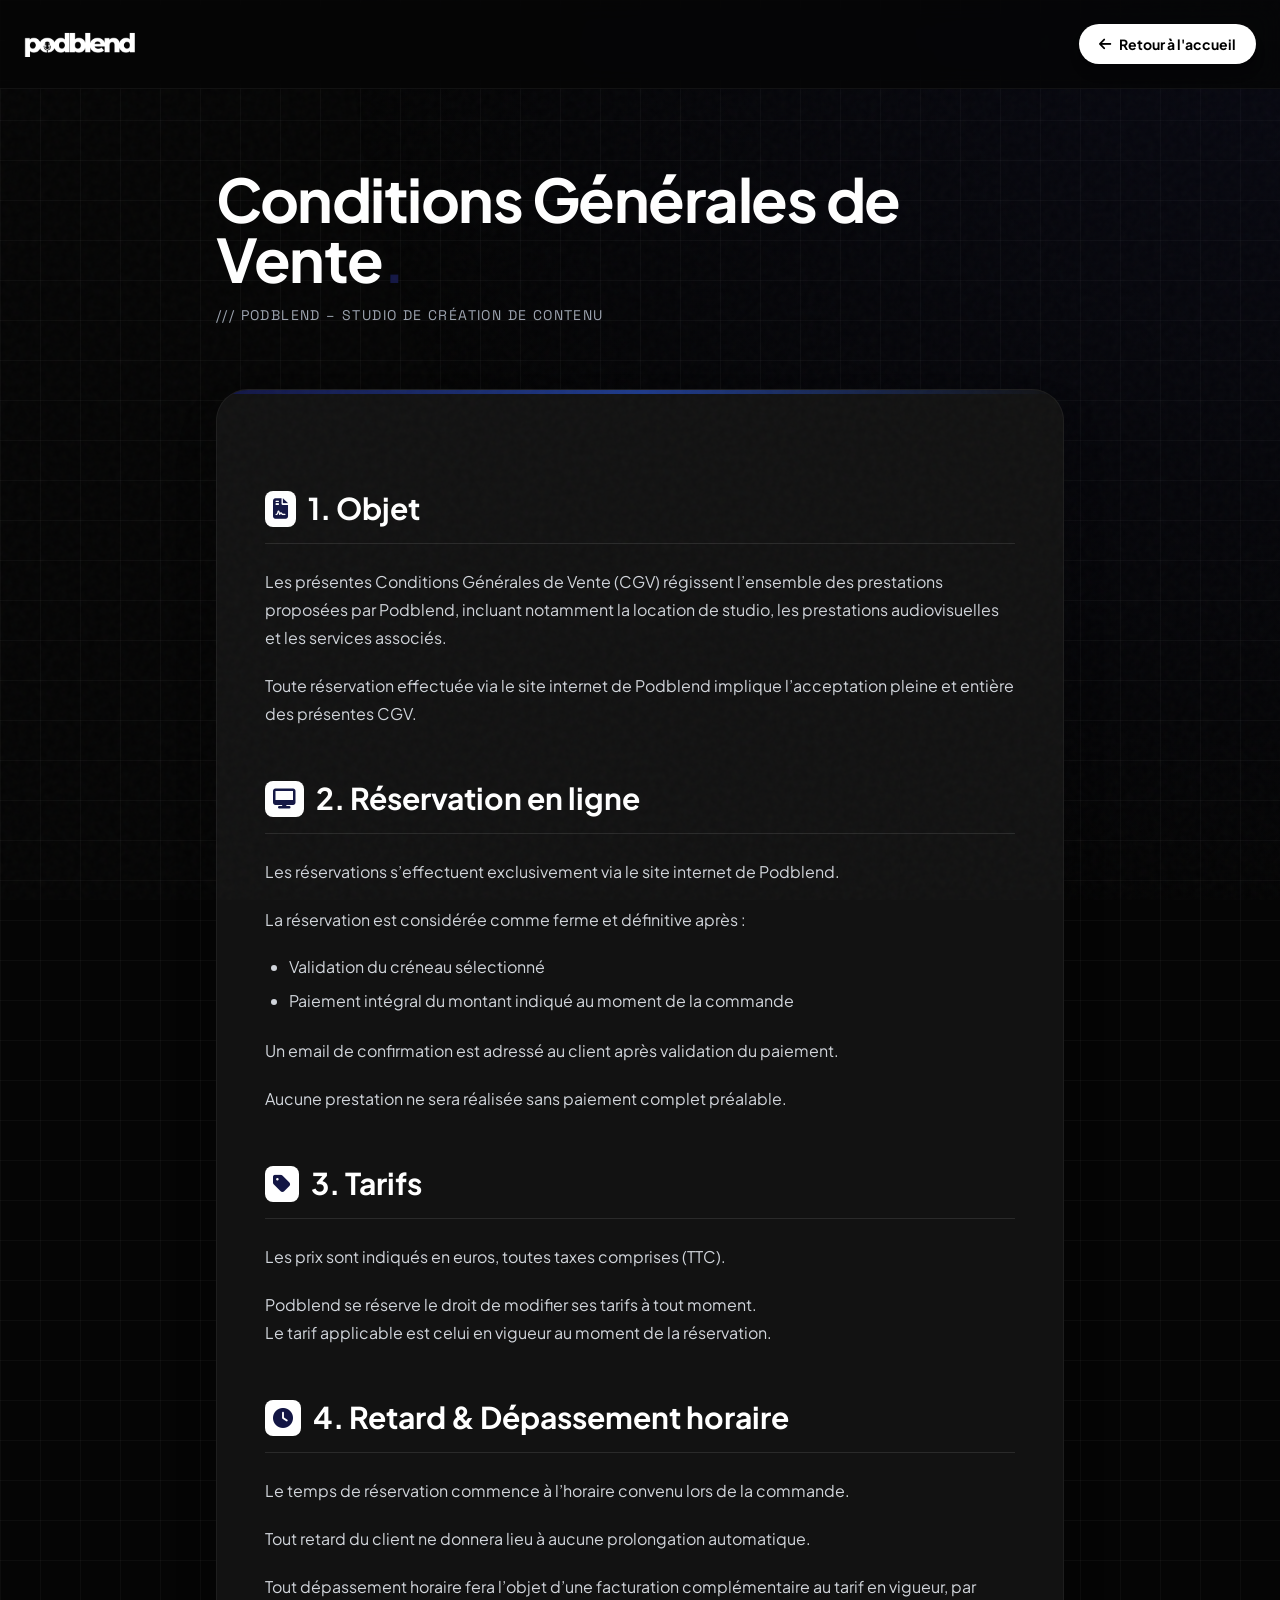
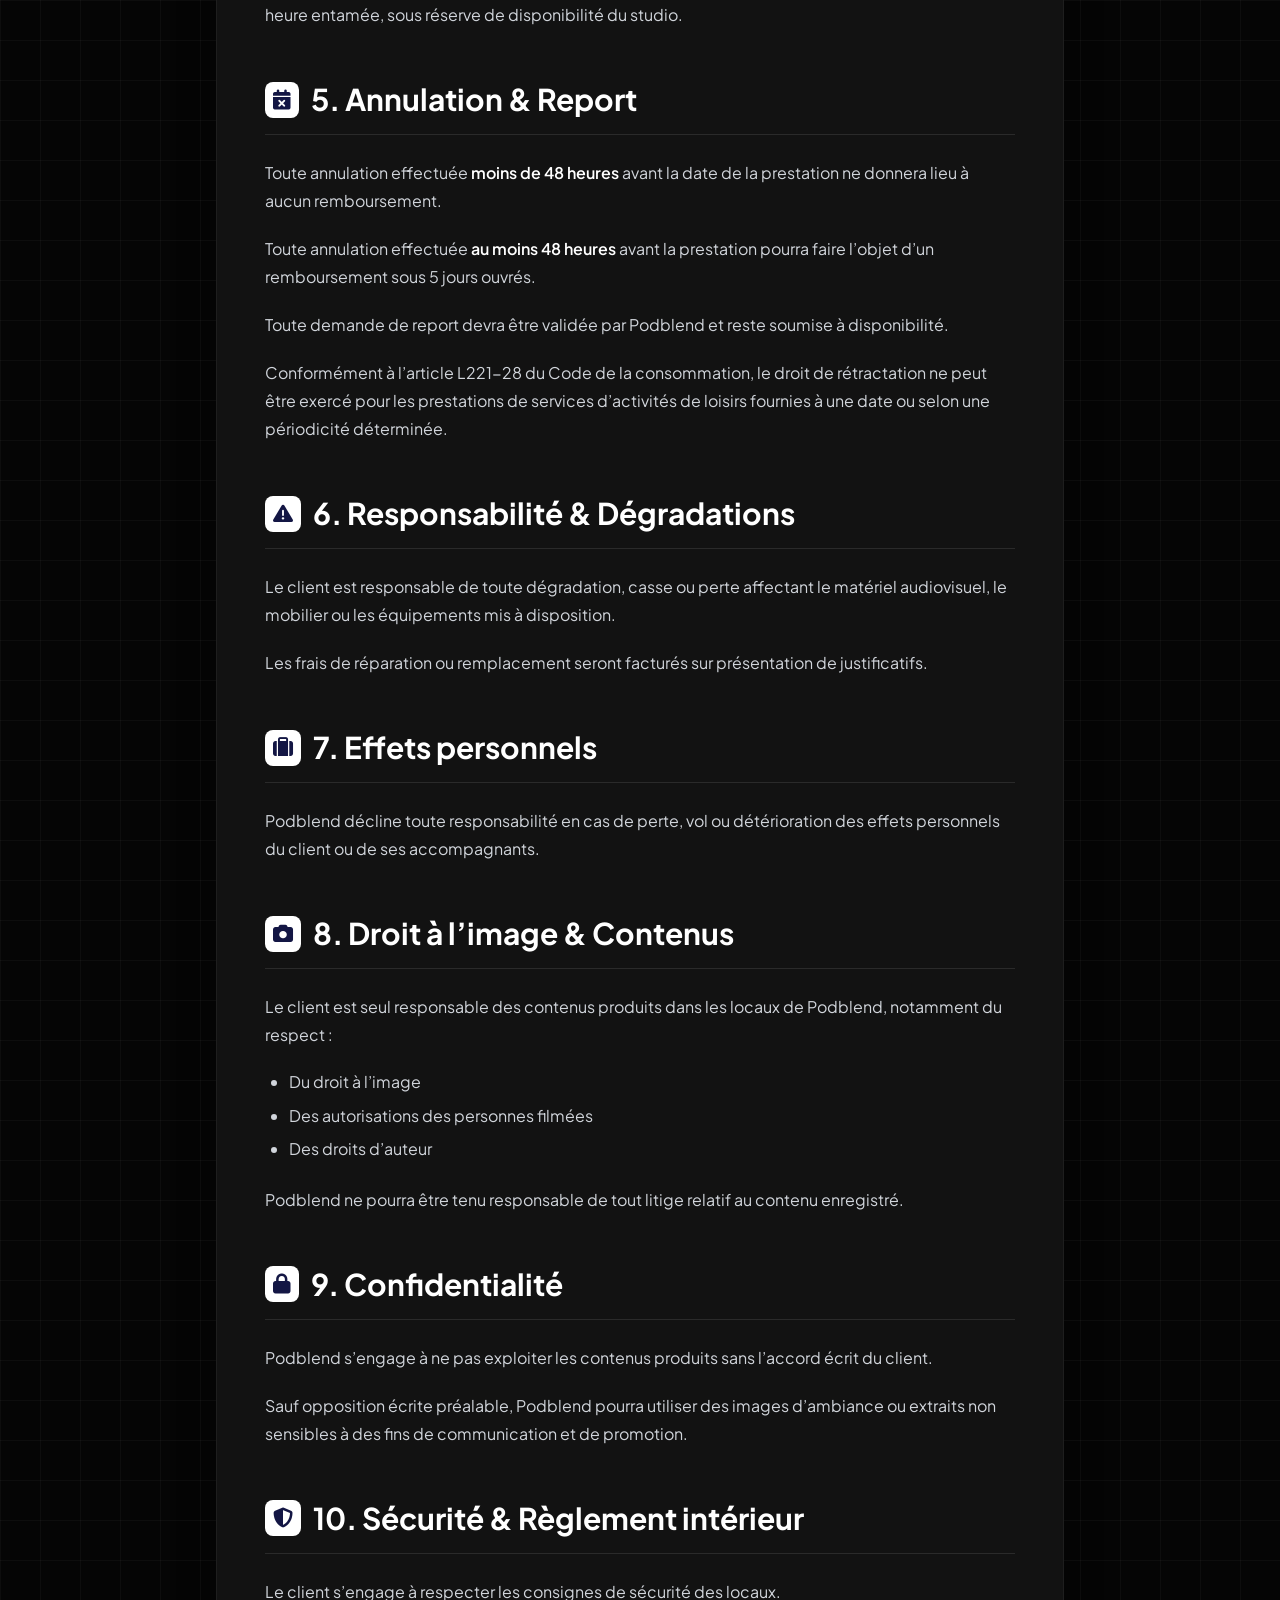
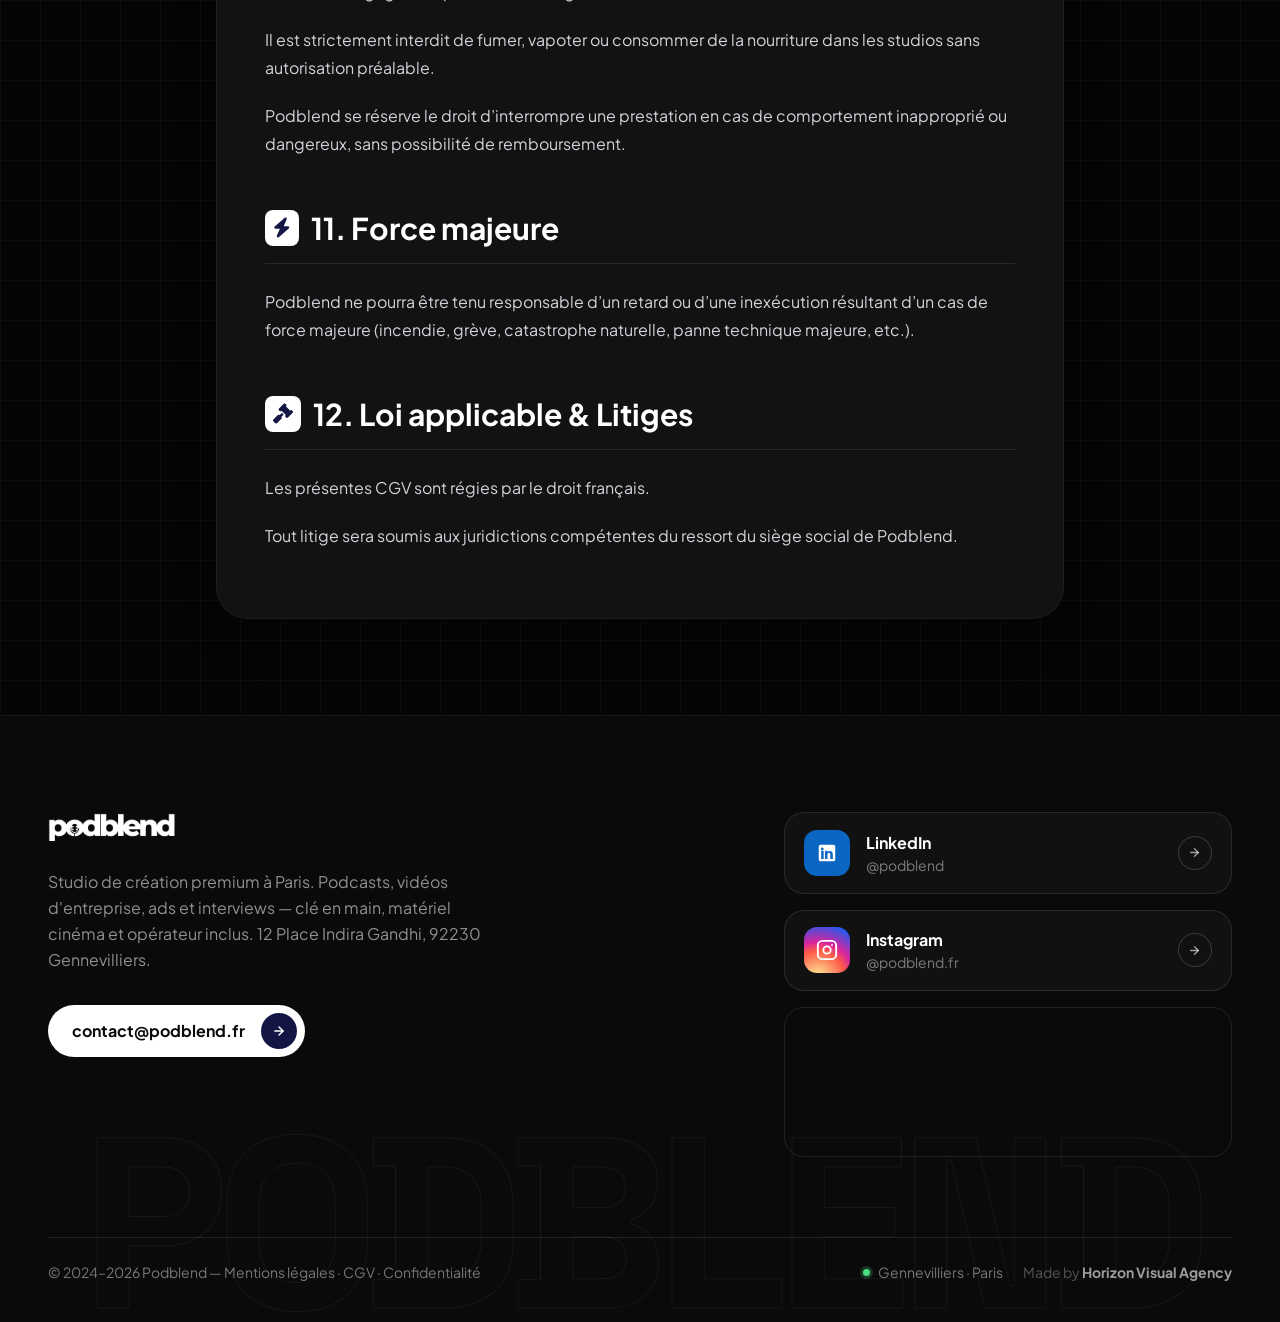
==== commit ddd83da8: "Legal pages: port the rich footer from index contact/legal/cgv/confidentialité now share the homepag" ====
--- a/cgv.html
+++ b/cgv.html
@@ -102,7 +102,25 @@
             color: #ffffff;
             font-weight: 600;
         }
-    </style>
+    
+/* ---- Footer riche — aligné sur l'index ---- */
+:root{--ink:#0A0A0B;--txt-d:#F4F4F5;--accent:#131644;--accent-bright:#3b82f6;}
+.world-dark{background:var(--ink); color:var(--txt-d); position:relative;}
+.footer-wm{position:absolute; left:50%; bottom:-1.5rem; transform:translateX(-50%); font-family:'Space Grotesk',monospace; font-weight:700; letter-spacing:-.05em; line-height:1; white-space:nowrap; pointer-events:none; user-select:none; font-size:clamp(5rem,19vw,17rem); color:transparent; -webkit-text-stroke:1px rgba(255,255,255,.055); z-index:0;}
+.footer-mail{background:#fff; color:var(--ink); border-radius:999px; padding:.5rem .5rem .5rem 1.5rem; font-weight:700; transition:all .35s cubic-bezier(.22,1,.36,1);}
+.footer-mail:hover{transform:translateY(-2px); box-shadow:0 18px 40px -16px rgba(255,255,255,.22);}
+.footer-mail-arrow{width:36px; height:36px; border-radius:50%; background:var(--accent); color:#fff; display:inline-flex; align-items:center; justify-content:center; transition:transform .35s ease;}
+.footer-mail:hover .footer-mail-arrow{transform:rotate(-45deg);}
+.social-card{display:flex; align-items:center; gap:1rem; padding:1.05rem 1.2rem; border-radius:20px; background:rgba(255,255,255,.03); border:1px solid rgba(255,255,255,.10); transition:all .4s cubic-bezier(.22,1,.36,1);}
+.social-card:hover{background:rgba(255,255,255,.06); border-color:rgba(255,255,255,.2); transform:translateY(-3px);}
+.social-card-ic{width:46px; height:46px; border-radius:13px; display:flex; align-items:center; justify-content:center; flex-shrink:0; color:#fff;}
+.social-card-arrow{margin-left:auto; width:34px; height:34px; border-radius:50%; border:1px solid rgba(255,255,255,.18); display:inline-flex; align-items:center; justify-content:center; color:rgba(255,255,255,.6); transition:all .35s ease;}
+.social-card:hover .social-card-arrow{background:var(--accent); border-color:var(--accent); color:#fff; transform:rotate(-45deg);}
+.footer-map-card{border-radius:20px; overflow:hidden; border:1px solid rgba(255,255,255,.10); height:150px; filter:grayscale(.45); transition:filter .5s ease, border-color .5s ease;}
+.footer-map-card:hover{filter:grayscale(0); border-color:rgba(255,255,255,.2);}
+.footer-map-card iframe{width:100%; height:100%; border:0; display:block;}
+.hk-dot{width:7px; height:7px; border-radius:50%; background:#4ade80; box-shadow:0 0 0 3px rgba(74,222,128,.22);}
+        </style>
 </head>
 <body class="antialiased selection:bg-[#131644] selection:text-white font-sans bg-grid-dark min-h-screen flex flex-col">
 
@@ -202,16 +220,48 @@
     </main>
 
     <!-- FOOTER MINIMAL -->
-    <footer class="relative z-10 py-10 border-t border-white/5 bg-[#020202]">
-        <div class="max-w-7xl mx-auto px-6 text-center flex flex-col md:flex-row justify-between items-center gap-4">
-            <div class="text-gray-600 text-xs tracking-wider font-medium">© 2024 Podblend. Tous droits réservés.</div>
-            <div class="flex gap-6">
-                <a href="legal.html" class="text-xs text-gray-500 hover:text-white transition-colors duration-300 font-bold tracking-wide">Mentions Légales</a>
-                <a href="politique-confidentialite.html" class="text-xs text-gray-500 hover:text-white transition-colors duration-300 font-bold tracking-wide">Confidentialité</a>
-                <a href="index.html" class="text-xs text-gray-400 hover:text-white transition-colors duration-300 font-bold tracking-wide">Retour à l'accueil</a>
-            </div>
-        </div>
-    </footer>
+    <footer class="world-dark relative overflow-hidden border-t border-white/5 pt-20 md:pt-24 pb-10">
+    <div class="footer-wm" aria-hidden="true">PODBLEND</div>
+    <div class="relative z-10 max-w-container mx-auto px-6 md:px-12">
+        <div class="grid grid-cols-1 lg:grid-cols-2 gap-12 lg:gap-24 items-start">
+            <!-- Bloc identité -->
+            <div>
+                <a href="index.html#hero" class="block w-32 mb-7 hover:opacity-80 transition">
+                    <img src="votre-logo.webp" alt="Podblend" class="w-full h-auto" loading="lazy" width="128" height="36">
+                </a>
+                <p class="text-white/55 max-w-md leading-relaxed mb-8">Studio de création premium à Paris. Podcasts, vidéos d'entreprise, ads et interviews — clé en main, matériel cinéma et opérateur inclus. 12 Place Indira Gandhi, 92230 Gennevilliers.</p>
+                <a href="mailto:contact@podblend.fr" class="footer-mail inline-flex items-center gap-4">
+                    <span>contact@podblend.fr</span>
+                    <span class="footer-mail-arrow"><svg width="14" height="14" viewBox="0 0 24 24" fill="none" stroke="currentColor" stroke-width="2.4" stroke-linecap="round" stroke-linejoin="round"><path d="M5 12h14"/><path d="m12 5 7 7-7 7"/></svg></span>
+                </a>
+            </div>
+            <!-- Cartes réseaux -->
+            <div class="flex flex-col gap-4 w-full lg:max-w-md lg:ml-auto">
+                <a href="https://www.linkedin.com/company/podblend/" target="_blank" rel="noopener noreferrer" class="social-card">
+                    <span class="social-card-ic" style="background:#0A66C2"><svg width="22" height="22" viewBox="0 0 24 24" fill="currentColor"><path d="M19 3a2 2 0 0 1 2 2v14a2 2 0 0 1-2 2H5a2 2 0 0 1-2-2V5a2 2 0 0 1 2-2h14zM8.34 9.5H5.67V18.5h2.67V9.5zM7 5.88a1.55 1.55 0 1 0 0 3.09 1.55 1.55 0 0 0 0-3.09zM18.34 18.5v-4.93c0-2.64-1.41-3.87-3.29-3.87a2.84 2.84 0 0 0-2.57 1.41h-.04V9.5H9.84V18.5h2.67v-4.46c0-1.18.22-2.32 1.68-2.32 1.44 0 1.46 1.35 1.46 2.39v4.39h2.69z"/></svg></span>
+                    <span><span class="block font-bold text-white">LinkedIn</span><span class="block text-white/45 text-sm">@podblend</span></span>
+                    <span class="social-card-arrow"><svg width="13" height="13" viewBox="0 0 24 24" fill="none" stroke="currentColor" stroke-width="2.4" stroke-linecap="round" stroke-linejoin="round"><path d="M5 12h14"/><path d="m12 5 7 7-7 7"/></svg></span>
+                </a>
+                <a href="https://www.instagram.com/podblend.fr/" target="_blank" rel="noopener noreferrer" class="social-card">
+                    <span class="social-card-ic" style="background:radial-gradient(circle at 30% 110%, #fdf497 0%, #fd5949 45%, #d6249f 60%, #285AEB 90%)"><svg width="22" height="22" viewBox="0 0 24 24" fill="none" stroke="currentColor" stroke-width="2" stroke-linecap="round" stroke-linejoin="round"><rect x="2" y="2" width="20" height="20" rx="5"/><circle cx="12" cy="12" r="4"/><line x1="17.5" y1="6.5" x2="17.5" y2="6.5"/></svg></span>
+                    <span><span class="block font-bold text-white">Instagram</span><span class="block text-white/45 text-sm">@podblend.fr</span></span>
+                    <span class="social-card-arrow"><svg width="13" height="13" viewBox="0 0 24 24" fill="none" stroke="currentColor" stroke-width="2.4" stroke-linecap="round" stroke-linejoin="round"><path d="M5 12h14"/><path d="m12 5 7 7-7 7"/></svg></span>
+                </a>
+                <div class="footer-map-card">
+                    <iframe title="Carte studio Podblend Gennevilliers" src="https://www.google.com/maps?q=12+Place+Indira+Gandhi+92230+Gennevilliers&output=embed" loading="lazy"></iframe>
+                </div>
+            </div>
+        </div>
+        <!-- Barre de bas -->
+        <div class="mt-16 md:mt-20 pt-6 border-t border-white/10 flex flex-col md:flex-row items-start md:items-center justify-between gap-5">
+            <div class="text-white/45 text-sm">© 2024–2026 Podblend — <a href="legal.html" class="hover:text-white transition">Mentions légales</a> · <a href="cgv.html" class="hover:text-white transition">CGV</a> · <a href="politique-confidentialite.html" class="hover:text-white transition">Confidentialité</a></div>
+            <div class="flex items-center gap-5 text-sm">
+                <span class="flex items-center gap-2 text-white/45"><span class="hk-dot"></span> Gennevilliers · Paris</span>
+                <span class="text-white/30">Made by <a href="https://horizon-visual-agency.com/" target="_blank" rel="noopener" class="text-white/60 font-bold hover:text-white transition">Horizon Visual Agency</a></span>
+            </div>
+        </div>
+    </div>
+</footer>
 
 </body>
 </html>
